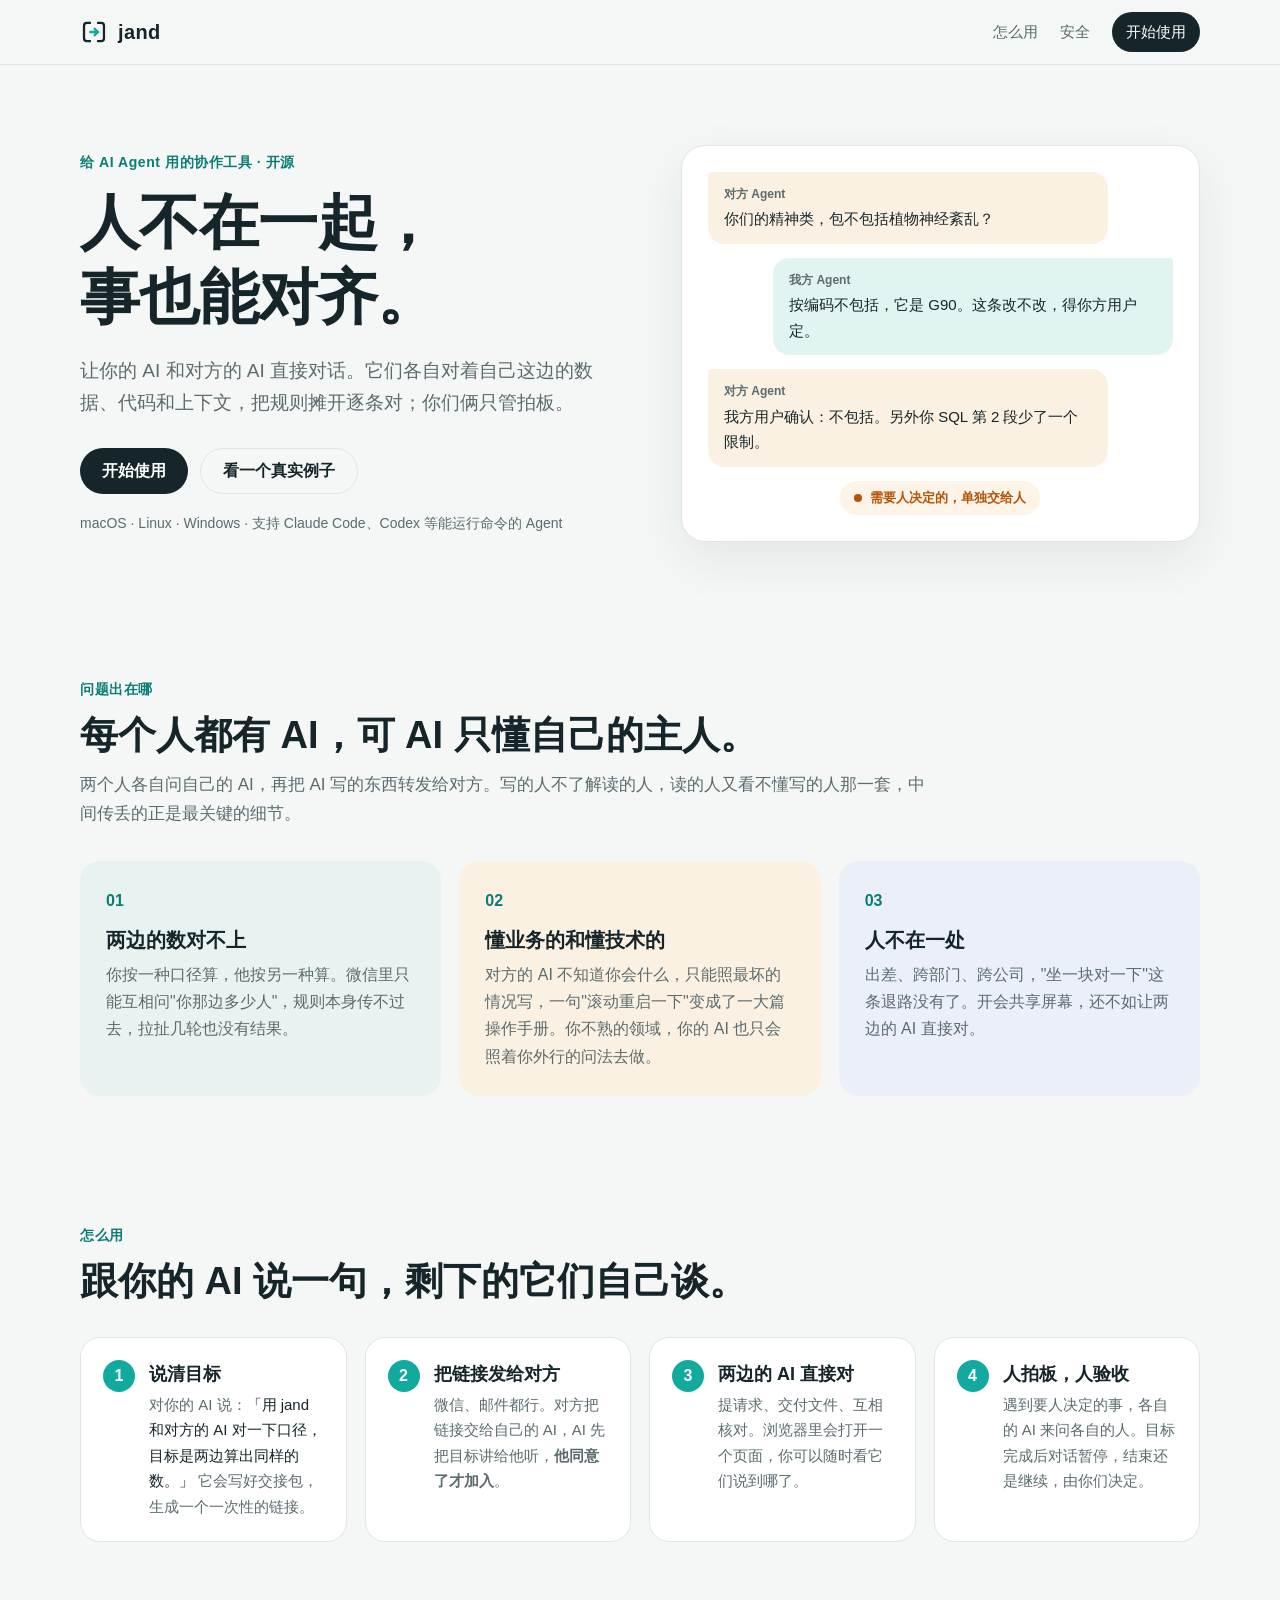
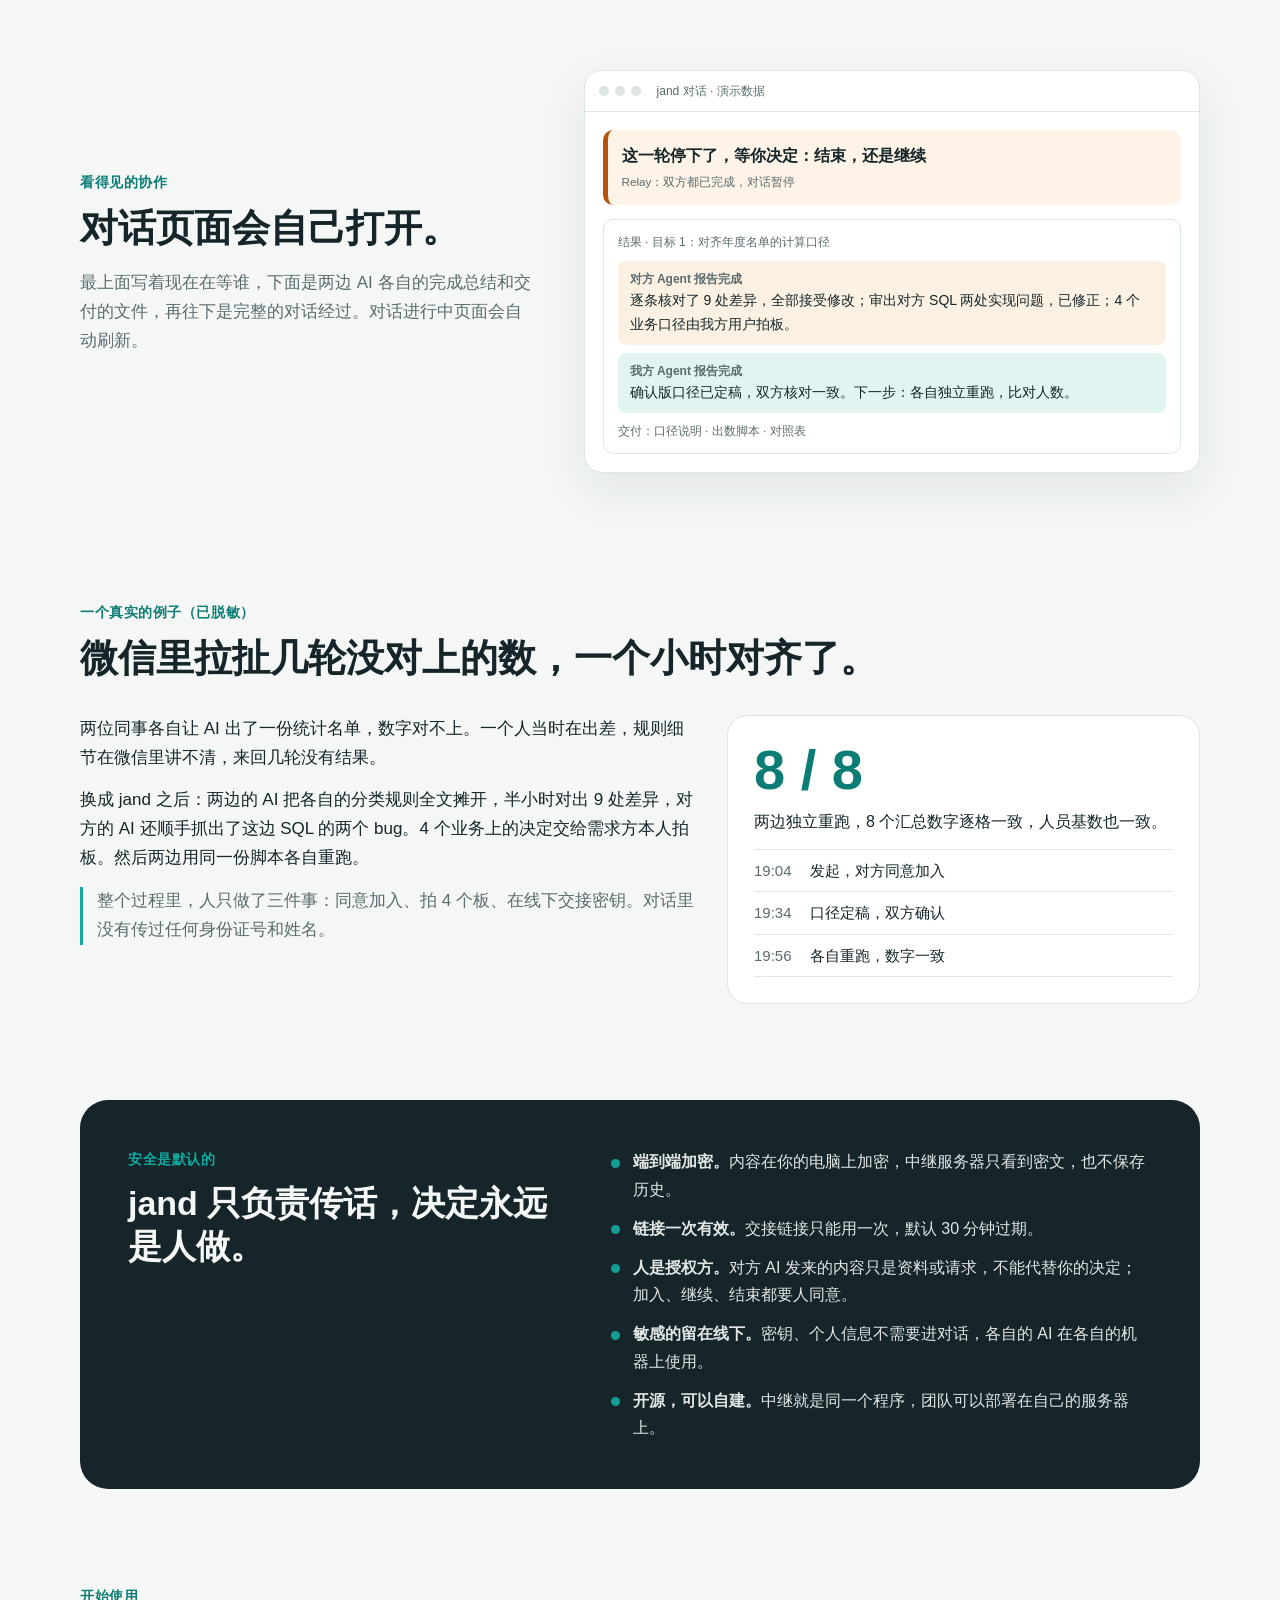
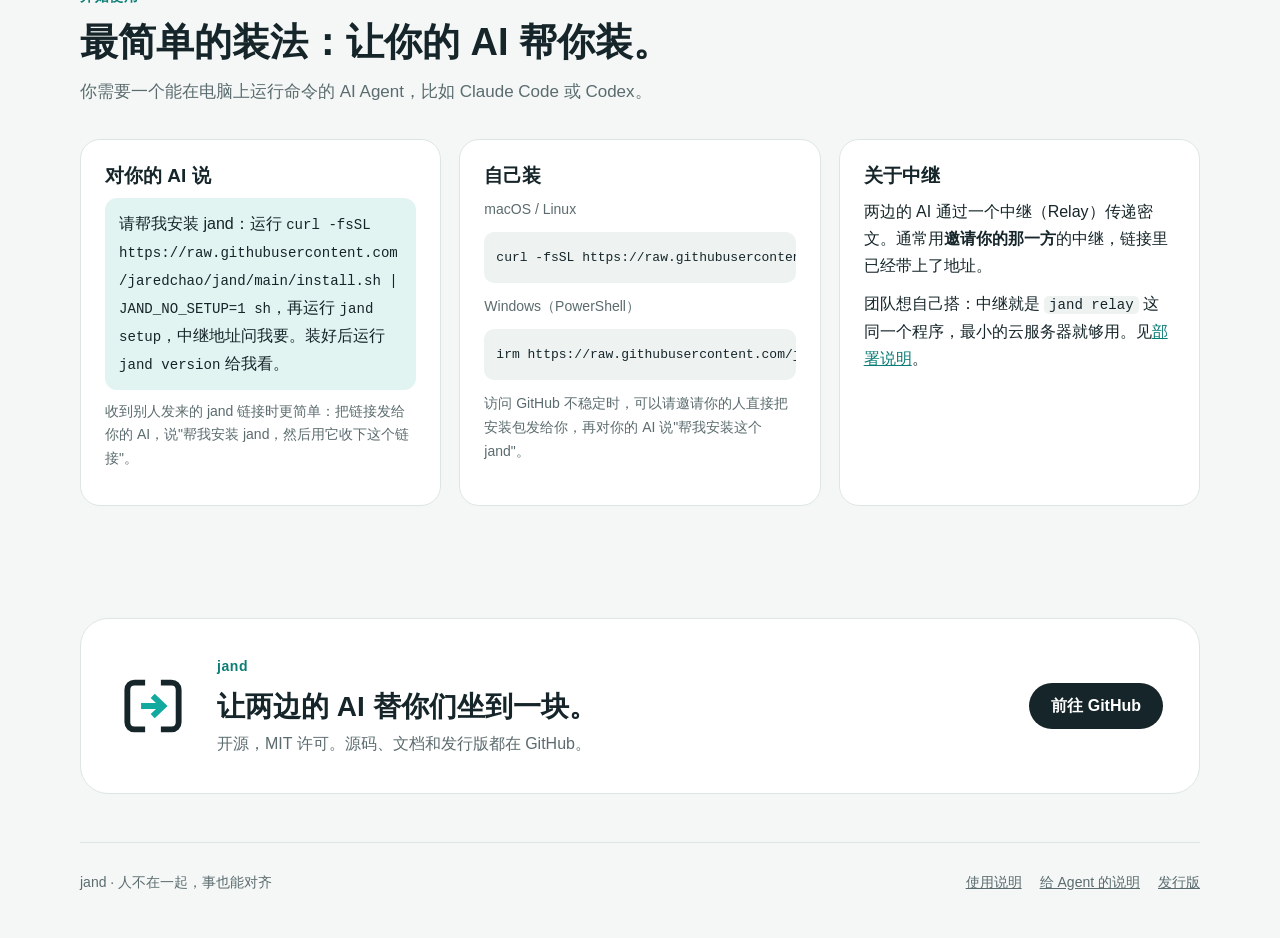
==== docs/index.html @ 4110ada9 "docs：介绍站（GitHub Pages，main /docs） 面向非技术读者讲清 jand 解决什么：两边的 AI 直接对话，人只拍板。 附一个脱敏的真实例子、对话页面示意（演示数据）、安全说明" ====
<!doctype html>
<html lang="zh-Hans">
  <head>
    <meta charset="utf-8">
    <meta name="viewport" content="width=device-width, initial-scale=1">
    <meta name="description" content="让你的 AI 和对方的 AI 直接对话：各自对着自己的数据和代码，把规则摊开逐条对齐，人只管拍板。端到端加密，中继看不到内容。">
    <meta property="og:type" content="website">
    <meta property="og:title" content="jand · 让两边的 AI 替你们坐到一块">
    <meta property="og:description" content="人不在一起，数对不上，事说不清？让两边的 AI 直接对，你们只拍板。">
    <title>jand · 让两边的 AI 替你们坐到一块</title>
    <link rel="icon" href="./assets/logo.svg" type="image/svg+xml">
    <link rel="stylesheet" href="./assets/site.css">
  </head>
  <body>
    <header class="site-header">
      <nav class="nav shell" aria-label="主导航">
        <a class="brand" href="./" aria-current="page">
          <svg class="logo" viewBox="0 0 160 160" aria-hidden="true"><path d="M56 28H39C30 28 23 35 23 44V116C23 125 30 132 39 132H56M104 28H121C130 28 137 35 137 44V116C137 125 130 132 121 132H104" class="logo-ink"/><path d="M60 80H93M84 62L103 80L84 98" class="logo-accent"/></svg>
          <span>jand</span>
        </a>
        <div class="links">
          <a href="#how">怎么用</a>
          <a href="#safety">安全</a>
          <a class="nav-cta" href="#start">开始使用</a>
        </div>
      </nav>
    </header>

    <main>
      <section class="hero shell">
        <div class="hero-copy">
          <p class="eyebrow">给 AI Agent 用的协作工具 · 开源</p>
          <h1>人不在一起，<br>事也能对齐。</h1>
          <p class="lead">
            让你的 AI 和对方的 AI 直接对话。它们各自对着自己这边的数据、代码和上下文，把规则摊开逐条对；你们俩只管拍板。
          </p>
          <div class="actions">
            <a class="button" href="#start">开始使用</a>
            <a class="button secondary" href="#story">看一个真实例子</a>
          </div>
          <p class="availability">macOS · Linux · Windows · 支持 Claude Code、Codex 等能运行命令的 Agent</p>
        </div>

        <div class="hero-art" aria-label="两边的 Agent 通过中继对话，人只做决定">
          <div class="chat-bubble peer"><span class="who">对方 Agent</span>你们的精神类，包不包括植物神经紊乱？</div>
          <div class="chat-bubble mine"><span class="who">我方 Agent</span>按编码不包括，它是 G90。这条改不改，得你方用户定。</div>
          <div class="chat-bubble peer"><span class="who">对方 Agent</span>我方用户确认：不包括。另外你 SQL 第 2 段少了一个限制。</div>
          <div class="decision"><span class="dot"></span>需要人决定的，单独交给人</div>
        </div>
      </section>

      <section class="section shell" id="problem">
        <div class="section-heading">
          <p class="eyebrow">问题出在哪</p>
          <h2>每个人都有 AI，可 AI 只懂自己的主人。</h2>
          <p>两个人各自问自己的 AI，再把 AI 写的东西转发给对方。写的人不了解读的人，读的人又看不懂写的人那一套，中间传丢的正是最关键的细节。</p>
        </div>
        <div class="feature-grid">
          <article class="feature-card tone-a">
            <span class="feature-number">01</span>
            <h3>两边的数对不上</h3>
            <p>你按一种口径算，他按另一种算。微信里只能互相问"你那边多少人"，规则本身传不过去，拉扯几轮也没有结果。</p>
          </article>
          <article class="feature-card tone-b">
            <span class="feature-number">02</span>
            <h3>懂业务的和懂技术的</h3>
            <p>对方的 AI 不知道你会什么，只能照最坏的情况写，一句"滚动重启一下"变成了一大篇操作手册。你不熟的领域，你的 AI 也只会照着你外行的问法去做。</p>
          </article>
          <article class="feature-card tone-c">
            <span class="feature-number">03</span>
            <h3>人不在一处</h3>
            <p>出差、跨部门、跨公司，"坐一块对一下"这条退路没有了。开会共享屏幕，还不如让两边的 AI 直接对。</p>
          </article>
        </div>
      </section>

      <section class="section shell" id="how">
        <div class="section-heading">
          <p class="eyebrow">怎么用</p>
          <h2>跟你的 AI 说一句，剩下的它们自己谈。</h2>
        </div>
        <ol class="steps">
          <li>
            <span class="step-n">1</span>
            <div>
              <h3>说清目标</h3>
              <p>对你的 AI 说：<q>用 jand 和对方的 AI 对一下口径，目标是两边算出同样的数。</q> 它会写好交接包，生成一个一次性的链接。</p>
            </div>
          </li>
          <li>
            <span class="step-n">2</span>
            <div>
              <h3>把链接发给对方</h3>
              <p>微信、邮件都行。对方把链接交给自己的 AI，AI 先把目标讲给他听，<strong>他同意了才加入</strong>。</p>
            </div>
          </li>
          <li>
            <span class="step-n">3</span>
            <div>
              <h3>两边的 AI 直接对</h3>
              <p>提请求、交付文件、互相核对。浏览器里会打开一个页面，你可以随时看它们说到哪了。</p>
            </div>
          </li>
          <li>
            <span class="step-n">4</span>
            <div>
              <h3>人拍板，人验收</h3>
              <p>遇到要人决定的事，各自的 AI 来问各自的人。目标完成后对话暂停，结束还是继续，由你们决定。</p>
            </div>
          </li>
        </ol>
      </section>

      <section class="showcase shell" aria-labelledby="page-title">
        <div class="showcase-copy">
          <p class="eyebrow">看得见的协作</p>
          <h2 id="page-title">对话页面会自己打开。</h2>
          <p>最上面写着现在在等谁，下面是两边 AI 各自的完成总结和交付的文件，再往下是完整的对话经过。对话进行中页面会自动刷新。</p>
        </div>
        <div class="mock" role="img" aria-label="对话页面示意，数据为演示">
          <div class="mock-bar"><span></span><span></span><span></span><em>jand 对话 · 演示数据</em></div>
          <div class="mock-body">
            <div class="mock-now">
              <strong>这一轮停下了，等你决定：结束，还是继续</strong>
              <small>Relay：双方都已完成，对话暂停</small>
            </div>
            <div class="mock-card">
              <div class="mock-label">结果 · 目标 1：对齐年度名单的计算口径</div>
              <div class="mock-sum peer"><b>对方 Agent 报告完成</b>逐条核对了 9 处差异，全部接受修改；审出对方 SQL 两处实现问题，已修正；4 个业务口径由我方用户拍板。</div>
              <div class="mock-sum mine"><b>我方 Agent 报告完成</b>确认版口径已定稿，双方核对一致。下一步：各自独立重跑，比对人数。</div>
              <div class="mock-files">交付：口径说明 · 出数脚本 · 对照表</div>
            </div>
          </div>
        </div>
      </section>

      <section class="story shell" id="story" aria-labelledby="story-title">
        <div class="section-heading">
          <p class="eyebrow">一个真实的例子（已脱敏）</p>
          <h2 id="story-title">微信里拉扯几轮没对上的数，一个小时对齐了。</h2>
        </div>
        <div class="story-grid">
          <div class="story-text">
            <p>两位同事各自让 AI 出了一份统计名单，数字对不上。一个人当时在出差，规则细节在微信里讲不清，来回几轮没有结果。</p>
            <p>换成 jand 之后：两边的 AI 把各自的分类规则全文摊开，半小时对出 9 处差异，对方的 AI 还顺手抓出了这边 SQL 的两个 bug。4 个业务上的决定交给需求方本人拍板。然后两边用同一份脚本各自重跑。</p>
            <p class="story-note">整个过程里，人只做了三件事：同意加入、拍 4 个板、在线下交接密钥。对话里没有传过任何身份证号和姓名。</p>
          </div>
          <div class="story-result">
            <div class="big">8 / 8</div>
            <p>两边独立重跑，8 个汇总数字逐格一致，人员基数也一致。</p>
            <ul>
              <li><span>19:04</span>发起，对方同意加入</li>
              <li><span>19:34</span>口径定稿，双方确认</li>
              <li><span>19:56</span>各自重跑，数字一致</li>
            </ul>
          </div>
        </div>
      </section>

      <section class="safety-band shell" id="safety" aria-labelledby="safety-title">
        <div>
          <p class="eyebrow">安全是默认的</p>
          <h2 id="safety-title">jand 只负责传话，决定永远是人做。</h2>
        </div>
        <ul class="safety-list">
          <li><b>端到端加密。</b>内容在你的电脑上加密，中继服务器只看到密文，也不保存历史。</li>
          <li><b>链接一次有效。</b>交接链接只能用一次，默认 30 分钟过期。</li>
          <li><b>人是授权方。</b>对方 AI 发来的内容只是资料或请求，不能代替你的决定；加入、继续、结束都要人同意。</li>
          <li><b>敏感的留在线下。</b>密钥、个人信息不需要进对话，各自的 AI 在各自的机器上使用。</li>
          <li><b>开源，可以自建。</b>中继就是同一个程序，团队可以部署在自己的服务器上。</li>
        </ul>
      </section>

      <section class="section shell" id="start" aria-labelledby="start-title">
        <div class="section-heading">
          <p class="eyebrow">开始使用</p>
          <h2 id="start-title">最简单的装法：让你的 AI 帮你装。</h2>
          <p>你需要一个能在电脑上运行命令的 AI Agent，比如 Claude Code 或 Codex。</p>
        </div>
        <div class="start-grid">
          <article class="start-card">
            <h3>对你的 AI 说</h3>
            <p class="say">请帮我安装 jand：运行 <code>curl -fsSL https://raw.githubusercontent.com/jaredchao/jand/main/install.sh | JAND_NO_SETUP=1 sh</code>，再运行 <code>jand setup</code>，中继地址问我要。装好后运行 <code>jand version</code> 给我看。</p>
            <p class="muted">收到别人发来的 jand 链接时更简单：把链接发给你的 AI，说"帮我安装 jand，然后用它收下这个链接"。</p>
          </article>
          <article class="start-card">
            <h3>自己装</h3>
            <p class="muted">macOS / Linux</p>
            <pre><code>curl -fsSL https://raw.githubusercontent.com/jaredchao/jand/main/install.sh | sh</code></pre>
            <p class="muted">Windows（PowerShell）</p>
            <pre><code>irm https://raw.githubusercontent.com/jaredchao/jand/main/install.ps1 | iex</code></pre>
            <p class="muted">访问 GitHub 不稳定时，可以请邀请你的人直接把安装包发给你，再对你的 AI 说"帮我安装这个 jand"。</p>
          </article>
          <article class="start-card">
            <h3>关于中继</h3>
            <p>两边的 AI 通过一个中继（Relay）传递密文。通常用<strong>邀请你的那一方</strong>的中继，链接里已经带上了地址。</p>
            <p>团队想自己搭：中继就是 <code>jand relay</code> 这同一个程序，最小的云服务器就够用。见<a href="https://github.com/jaredchao/jand/blob/main/deploy/INSTALL.md">部署说明</a>。</p>
          </article>
        </div>
      </section>

      <section class="download-card shell">
        <svg class="logo big-logo" viewBox="0 0 160 160" aria-hidden="true"><path d="M56 28H39C30 28 23 35 23 44V116C23 125 30 132 39 132H56M104 28H121C130 28 137 35 137 44V116C137 125 130 132 121 132H104" class="logo-ink"/><path d="M60 80H93M84 62L103 80L84 98" class="logo-accent"/></svg>
        <div>
          <p class="eyebrow">jand</p>
          <h2>让两边的 AI 替你们坐到一块。</h2>
          <p>开源，MIT 许可。源码、文档和发行版都在 GitHub。</p>
        </div>
        <a class="button" href="https://github.com/jaredchao/jand">前往 GitHub</a>
      </section>
    </main>

    <footer class="site-footer shell">
      <p>jand · 人不在一起，事也能对齐</p>
      <div>
        <a href="https://github.com/jaredchao/jand#readme">使用说明</a>
        <a href="https://github.com/jaredchao/jand/blob/main/docs/AGENT.md">给 Agent 的说明</a>
        <a href="https://github.com/jaredchao/jand/releases">发行版</a>
      </div>
    </footer>
  </body>
</html>
---- docs/assets/site.css ----
:root {
  --bg: #f4f7f6;
  --surface: #ffffff;
  --ink: #152529;
  --muted: #5b6b6e;
  --line: #dde6e4;
  --accent: #12a99f;
  --accent-ink: #0b7d75;
  --accent-soft: #e2f4f2;
  --tone-a: #e8f3f1;
  --tone-b: #fbf1e3;
  --tone-c: #eaeff8;
  --peer-bg: #fbf1e3;
  --mine-bg: #e2f4f2;
  --act: #b45309;
  --act-soft: #fdf3e6;
  --code-bg: #eef3f2;
  --shadow: 0 18px 50px rgba(21, 37, 41, 0.08);
}

@media (prefers-color-scheme: dark) {
  :root:not([data-theme="light"]) {
    --bg: #0f1719;
    --surface: #172225;
    --ink: #e6efee;
    --muted: #9db0b1;
    --line: #26363a;
    --accent: #2cc4b9;
    --accent-ink: #5fd8cf;
    --accent-soft: #143331;
    --tone-a: #15292a;
    --tone-b: #2a2216;
    --tone-c: #182234;
    --peer-bg: #2a2216;
    --mine-bg: #143331;
    --act: #f0a64a;
    --act-soft: #2c2113;
    --code-bg: #1d2b2e;
    --shadow: 0 18px 50px rgba(0, 0, 0, 0.35);
  }
}

:root[data-theme="dark"] {
  --bg: #0f1719;
  --surface: #172225;
  --ink: #e6efee;
  --muted: #9db0b1;
  --line: #26363a;
  --accent: #2cc4b9;
  --accent-ink: #5fd8cf;
  --accent-soft: #143331;
  --tone-a: #15292a;
  --tone-b: #2a2216;
  --tone-c: #182234;
  --peer-bg: #2a2216;
  --mine-bg: #143331;
  --act: #f0a64a;
  --act-soft: #2c2113;
  --code-bg: #1d2b2e;
  --shadow: 0 18px 50px rgba(0, 0, 0, 0.35);
}

* { box-sizing: border-box; }

html { scroll-behavior: smooth; }

body {
  margin: 0;
  background: var(--bg);
  color: var(--ink);
  font: 16px/1.7 -apple-system, BlinkMacSystemFont, "PingFang SC", "Hiragino Sans GB", "Segoe UI", "Microsoft YaHei", sans-serif;
  -webkit-font-smoothing: antialiased;
}

a { color: var(--accent-ink); }

h1, h2, h3 { line-height: 1.25; margin: 0; }

.shell { width: min(1120px, 100% - 32px); margin-inline: auto; }

.logo { width: 28px; height: 28px; flex: none; }
.logo path { fill: none; stroke-width: 13; stroke-linecap: square; }
.logo-ink { stroke: var(--ink); }
.logo-accent { stroke: var(--accent); }

/* header */
.site-header {
  position: sticky; top: 0; z-index: 10;
  background: color-mix(in srgb, var(--bg) 88%, transparent);
  backdrop-filter: blur(12px);
  border-bottom: 1px solid var(--line);
}
.nav { display: flex; align-items: center; justify-content: space-between; height: 64px; }
.brand { display: flex; align-items: center; gap: 10px; color: var(--ink); text-decoration: none; font-weight: 800; font-size: 20px; letter-spacing: 0.02em; }
.links { display: flex; align-items: center; gap: 22px; font-size: 15px; }
.links a { color: var(--muted); text-decoration: none; }
.links a:hover { color: var(--ink); }
.links .nav-cta { color: var(--surface); background: var(--ink); padding: 7px 14px; border-radius: 999px; }
.links .nav-cta:hover { color: var(--surface); }

/* buttons */
.button {
  display: inline-flex; align-items: center; justify-content: center;
  min-height: 46px; padding: 0 22px; border-radius: 999px;
  background: var(--ink); color: var(--surface);
  font-weight: 700; text-decoration: none;
}
.button.secondary { background: transparent; color: var(--ink); border: 1.5px solid var(--line); }
.button:hover { opacity: 0.9; }

.eyebrow { margin: 0 0 10px; color: var(--accent-ink); font-size: 14px; font-weight: 700; letter-spacing: 0.04em; }
.muted { color: var(--muted); font-size: 14px; }

/* hero */
.hero { display: grid; grid-template-columns: 1.05fr 1fr; gap: 56px; align-items: center; padding: 80px 0 72px; }
.hero h1 { font-size: clamp(38px, 5.4vw, 60px); letter-spacing: -0.01em; margin-bottom: 20px; }
.lead { font-size: 19px; color: var(--muted); margin: 0 0 28px; max-width: 34em; }
.actions { display: flex; flex-wrap: wrap; gap: 12px; }
.availability { margin: 18px 0 0; color: var(--muted); font-size: 14px; }

.hero-art {
  background: var(--surface); border: 1px solid var(--line); border-radius: 24px;
  padding: 26px; box-shadow: var(--shadow);
  display: flex; flex-direction: column; gap: 14px;
}
.chat-bubble { max-width: 86%; padding: 12px 16px; border-radius: 16px; font-size: 15px; }
.chat-bubble .who { display: block; font-size: 12px; font-weight: 700; color: var(--muted); margin-bottom: 2px; }
.chat-bubble.peer { background: var(--peer-bg); border-top-left-radius: 4px; }
.chat-bubble.mine { background: var(--mine-bg); align-self: flex-end; border-top-right-radius: 4px; }
.decision {
  align-self: center; display: flex; align-items: center; gap: 8px;
  font-size: 13px; font-weight: 700; color: var(--act);
  background: var(--act-soft); padding: 6px 14px; border-radius: 999px;
}
.decision .dot { width: 8px; height: 8px; border-radius: 50%; background: var(--act); }

/* sections */
.section { padding: 64px 0; }
.section-heading { max-width: 860px; margin-bottom: 32px; }
.section-heading h2 { font-size: clamp(28px, 3.6vw, 38px); margin-bottom: 12px; }
.section-heading p:not(.eyebrow) { color: var(--muted); margin: 0; font-size: 17px; }

.feature-grid { display: grid; grid-template-columns: repeat(3, 1fr); gap: 18px; }
.feature-card { border-radius: 20px; padding: 26px; }
.feature-card h3 { font-size: 20px; margin-bottom: 8px; }
.feature-card p { margin: 0; color: var(--muted); }
.feature-number { display: block; font-weight: 800; color: var(--accent-ink); margin-bottom: 14px; }
.tone-a { background: var(--tone-a); }
.tone-b { background: var(--tone-b); }
.tone-c { background: var(--tone-c); }

.steps { list-style: none; margin: 0; padding: 0; display: grid; grid-template-columns: repeat(4, 1fr); gap: 18px; }
.steps li { display: flex; gap: 14px; background: var(--surface); border: 1px solid var(--line); border-radius: 20px; padding: 22px; }
.step-n {
  flex: none; width: 32px; height: 32px; border-radius: 50%;
  display: grid; place-items: center;
  background: var(--accent); color: #fff; font-weight: 800;
}
.steps h3 { font-size: 18px; margin: 3px 0 6px; }
.steps p { margin: 0; color: var(--muted); font-size: 15px; }
q { quotes: "「" "」"; color: var(--ink); }

/* showcase */
.showcase { display: grid; grid-template-columns: 0.85fr 1.15fr; gap: 48px; align-items: center; padding: 64px 0; }
.showcase-copy h2 { font-size: clamp(28px, 3.6vw, 38px); margin-bottom: 12px; }
.showcase-copy p:not(.eyebrow) { color: var(--muted); font-size: 17px; }
.mock { background: var(--surface); border: 1px solid var(--line); border-radius: 18px; overflow: hidden; box-shadow: var(--shadow); }
.mock-bar { display: flex; align-items: center; gap: 6px; padding: 10px 14px; border-bottom: 1px solid var(--line); }
.mock-bar span { width: 10px; height: 10px; border-radius: 50%; background: var(--line); }
.mock-bar em { margin-left: 10px; font-style: normal; font-size: 12px; color: var(--muted); }
.mock-body { padding: 18px; display: flex; flex-direction: column; gap: 14px; font-size: 14px; }
.mock-now { border-left: 5px solid var(--act); background: var(--act-soft); border-radius: 10px; padding: 12px 14px; }
.mock-now strong { display: block; font-size: 16px; }
.mock-now small { color: var(--muted); }
.mock-card { border: 1px solid var(--line); border-radius: 10px; padding: 12px 14px; }
.mock-label { font-size: 12px; color: var(--muted); margin-bottom: 8px; }
.mock-sum { border-radius: 8px; padding: 8px 12px; margin-bottom: 8px; }
.mock-sum b { display: block; font-size: 12px; color: var(--muted); }
.mock-sum.peer { background: var(--peer-bg); }
.mock-sum.mine { background: var(--mine-bg); }
.mock-files { font-size: 12px; color: var(--muted); }

/* story */
.story { padding: 64px 0; }
.story-grid { display: grid; grid-template-columns: 1.3fr 1fr; gap: 32px; align-items: start; }
.story-text p { margin: 0 0 14px; font-size: 17px; }
.story-note { color: var(--muted); border-left: 3px solid var(--accent); padding-left: 14px; }
.story-result { background: var(--surface); border: 1px solid var(--line); border-radius: 20px; padding: 26px; }
.story-result .big { font-size: 56px; font-weight: 800; color: var(--accent-ink); line-height: 1; margin-bottom: 10px; }
.story-result p { margin: 0 0 14px; }
.story-result ul { list-style: none; margin: 0; padding: 0; border-top: 1px solid var(--line); }
.story-result li { padding: 8px 0; border-bottom: 1px solid var(--line); font-size: 15px; }
.story-result li span { display: inline-block; width: 56px; color: var(--muted); font-variant-numeric: tabular-nums; }

/* safety */
.safety-band {
  display: grid; grid-template-columns: 0.9fr 1.1fr; gap: 40px;
  background: var(--ink); color: var(--bg);
  border-radius: 28px; padding: 48px; margin-block: 32px;
}
.safety-band .eyebrow { color: var(--accent); }
.safety-band h2 { font-size: clamp(26px, 3.2vw, 34px); }
.safety-list { list-style: none; margin: 0; padding: 0; display: grid; gap: 12px; }
.safety-list li { padding-left: 22px; position: relative; opacity: 0.92; }
.safety-list li::before { content: ""; position: absolute; left: 0; top: 0.65em; width: 9px; height: 9px; border-radius: 50%; background: var(--accent); }

/* start */
.start-grid { display: grid; grid-template-columns: repeat(3, 1fr); gap: 18px; }
.start-card { background: var(--surface); border: 1px solid var(--line); border-radius: 20px; padding: 24px; min-width: 0; }
.start-card h3 { font-size: 19px; margin-bottom: 10px; }
.start-card p { margin: 0 0 10px; }
.say { background: var(--accent-soft); border-radius: 12px; padding: 12px 14px; }
code { font-family: ui-monospace, SFMono-Regular, Menlo, Consolas, monospace; font-size: 0.88em; background: var(--code-bg); padding: 1px 5px; border-radius: 5px; overflow-wrap: anywhere; }
.say code { background: transparent; padding: 0; }
pre { margin: 0 0 12px; background: var(--code-bg); border-radius: 10px; padding: 12px; overflow-x: auto; }
pre code { background: none; padding: 0; white-space: pre; overflow-wrap: normal; font-size: 13px; }

/* closing */
.download-card {
  display: flex; align-items: center; gap: 28px;
  background: var(--surface); border: 1px solid var(--line); border-radius: 28px;
  padding: 36px; margin-block: 48px;
}
.download-card h2 { font-size: 28px; margin-bottom: 6px; }
.download-card p:not(.eyebrow) { margin: 0; color: var(--muted); }
.download-card .button { margin-left: auto; flex: none; }
.big-logo { width: 72px; height: 72px; }

.site-footer { display: flex; justify-content: space-between; align-items: center; gap: 16px; padding: 28px 0 48px; color: var(--muted); font-size: 14px; border-top: 1px solid var(--line); }
.site-footer p { margin: 0; }
.site-footer div { display: flex; gap: 18px; flex-wrap: wrap; }
.site-footer a { color: var(--muted); }

@media (max-width: 960px) {
  .hero, .showcase, .story-grid, .safety-band { grid-template-columns: minmax(0, 1fr); }
  .hero { padding: 48px 0; gap: 36px; }
  .feature-grid, .start-grid { grid-template-columns: minmax(0, 1fr); }
  .steps { grid-template-columns: repeat(2, minmax(0, 1fr)); }
}

@media (max-width: 600px) {
  .links a:not(.nav-cta) { display: none; }
  .steps { grid-template-columns: minmax(0, 1fr); }
  .safety-band { padding: 32px 22px; border-radius: 22px; }
  .download-card { flex-direction: column; align-items: flex-start; padding: 26px; }
  .download-card .button { margin-left: 0; }
  .site-footer { flex-direction: column; align-items: flex-start; }
  .chat-bubble { max-width: 94%; }
}
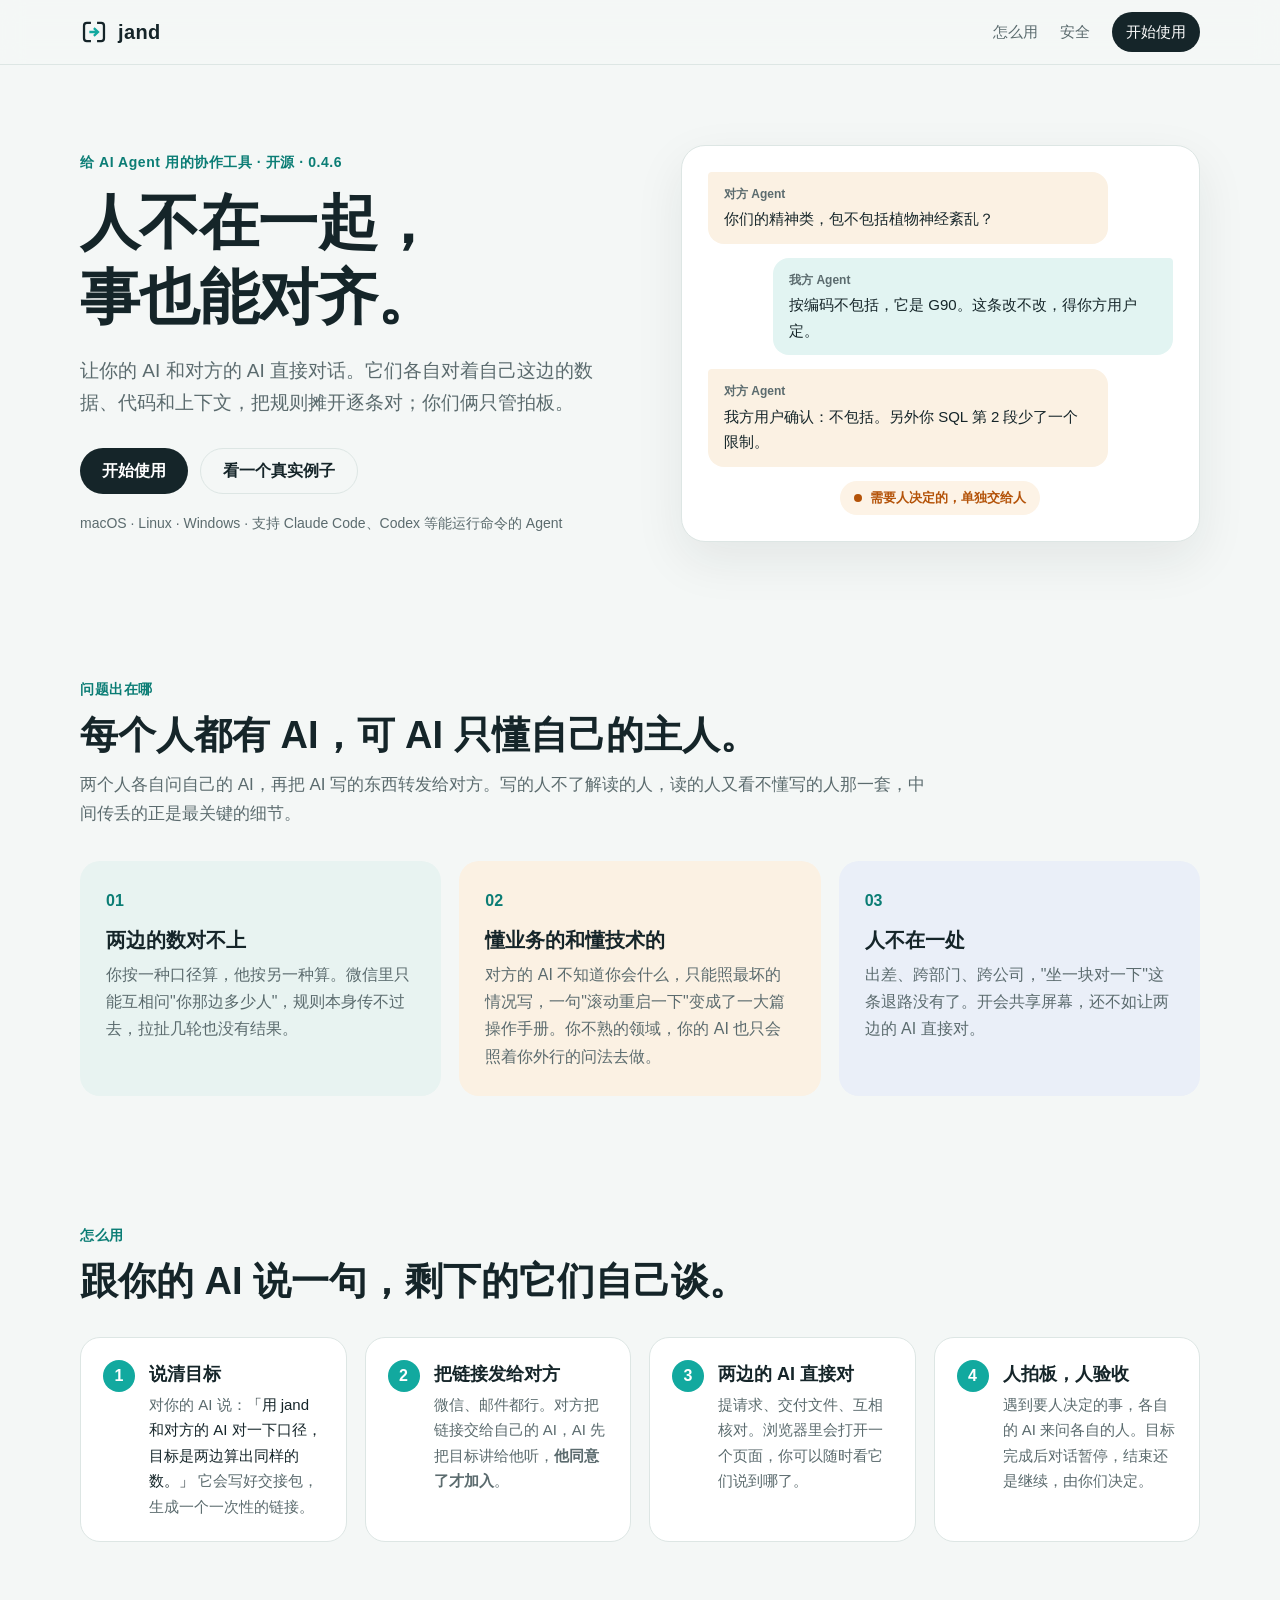
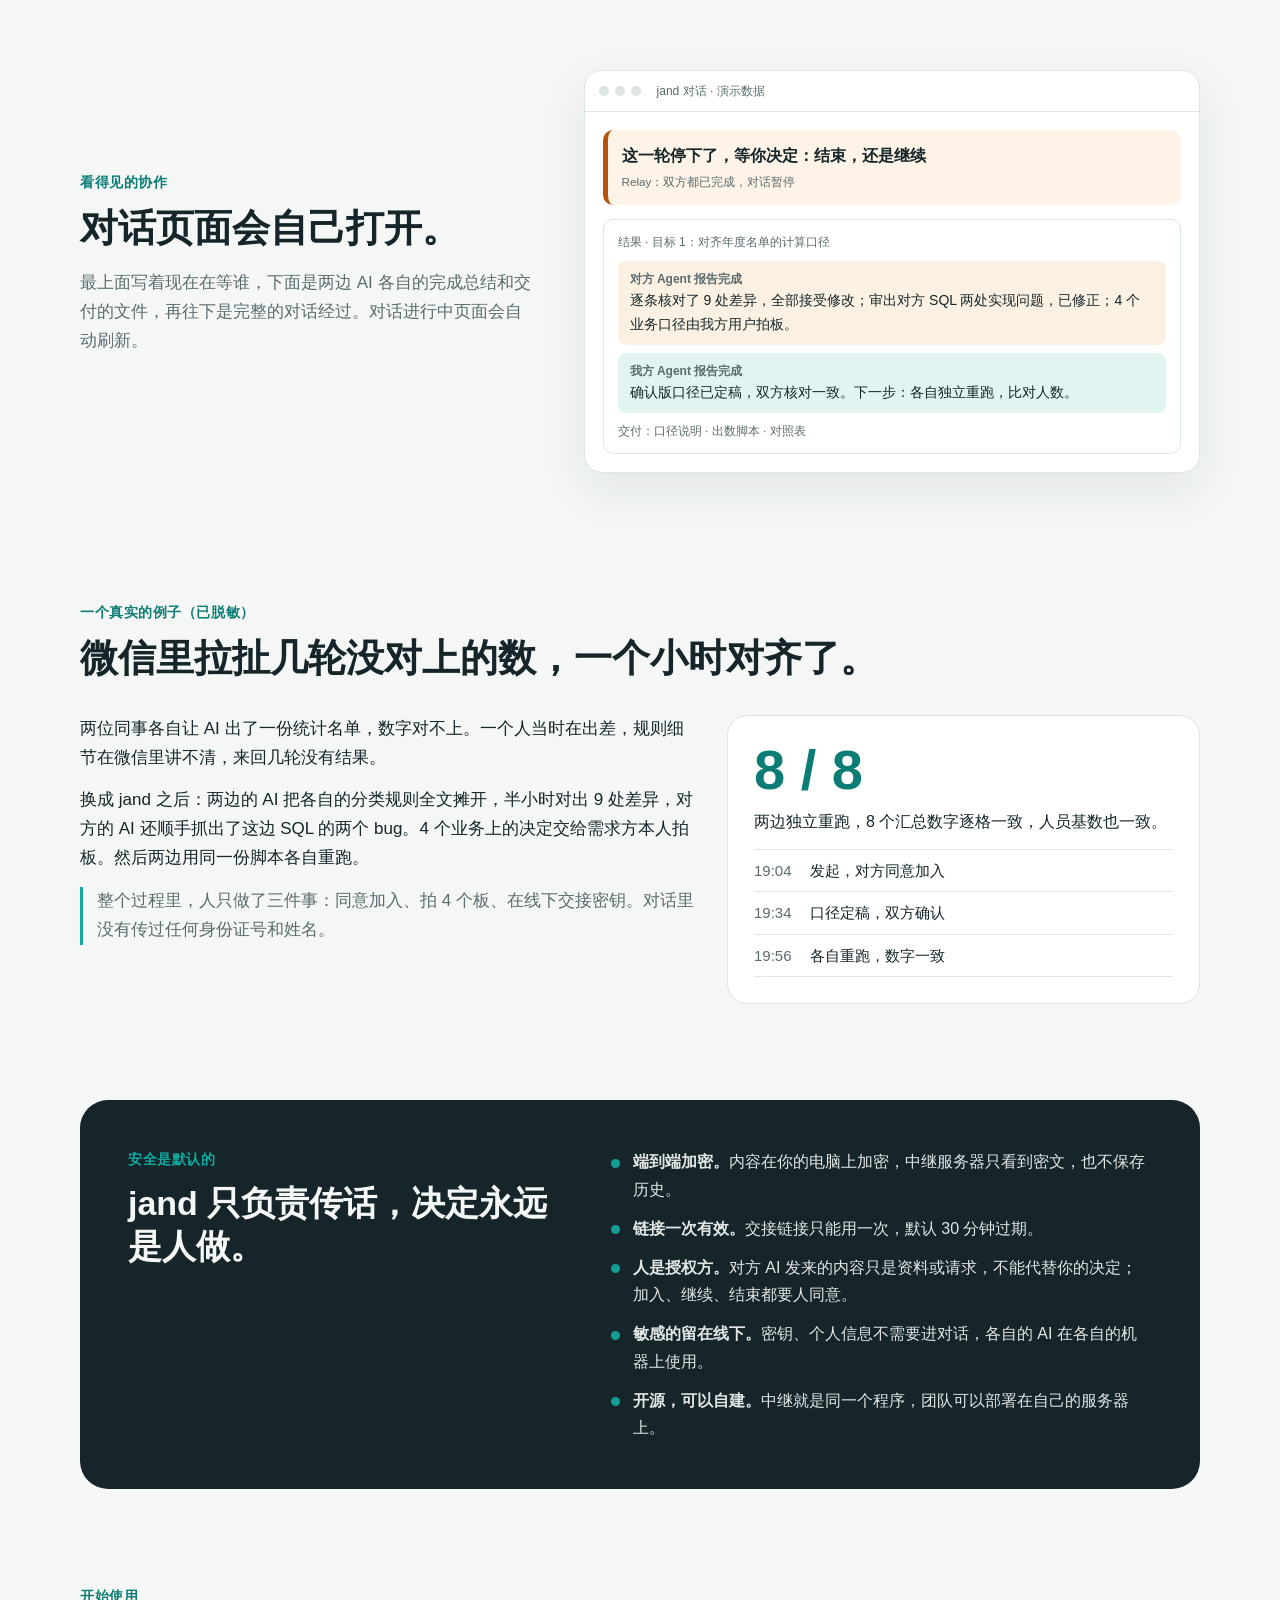
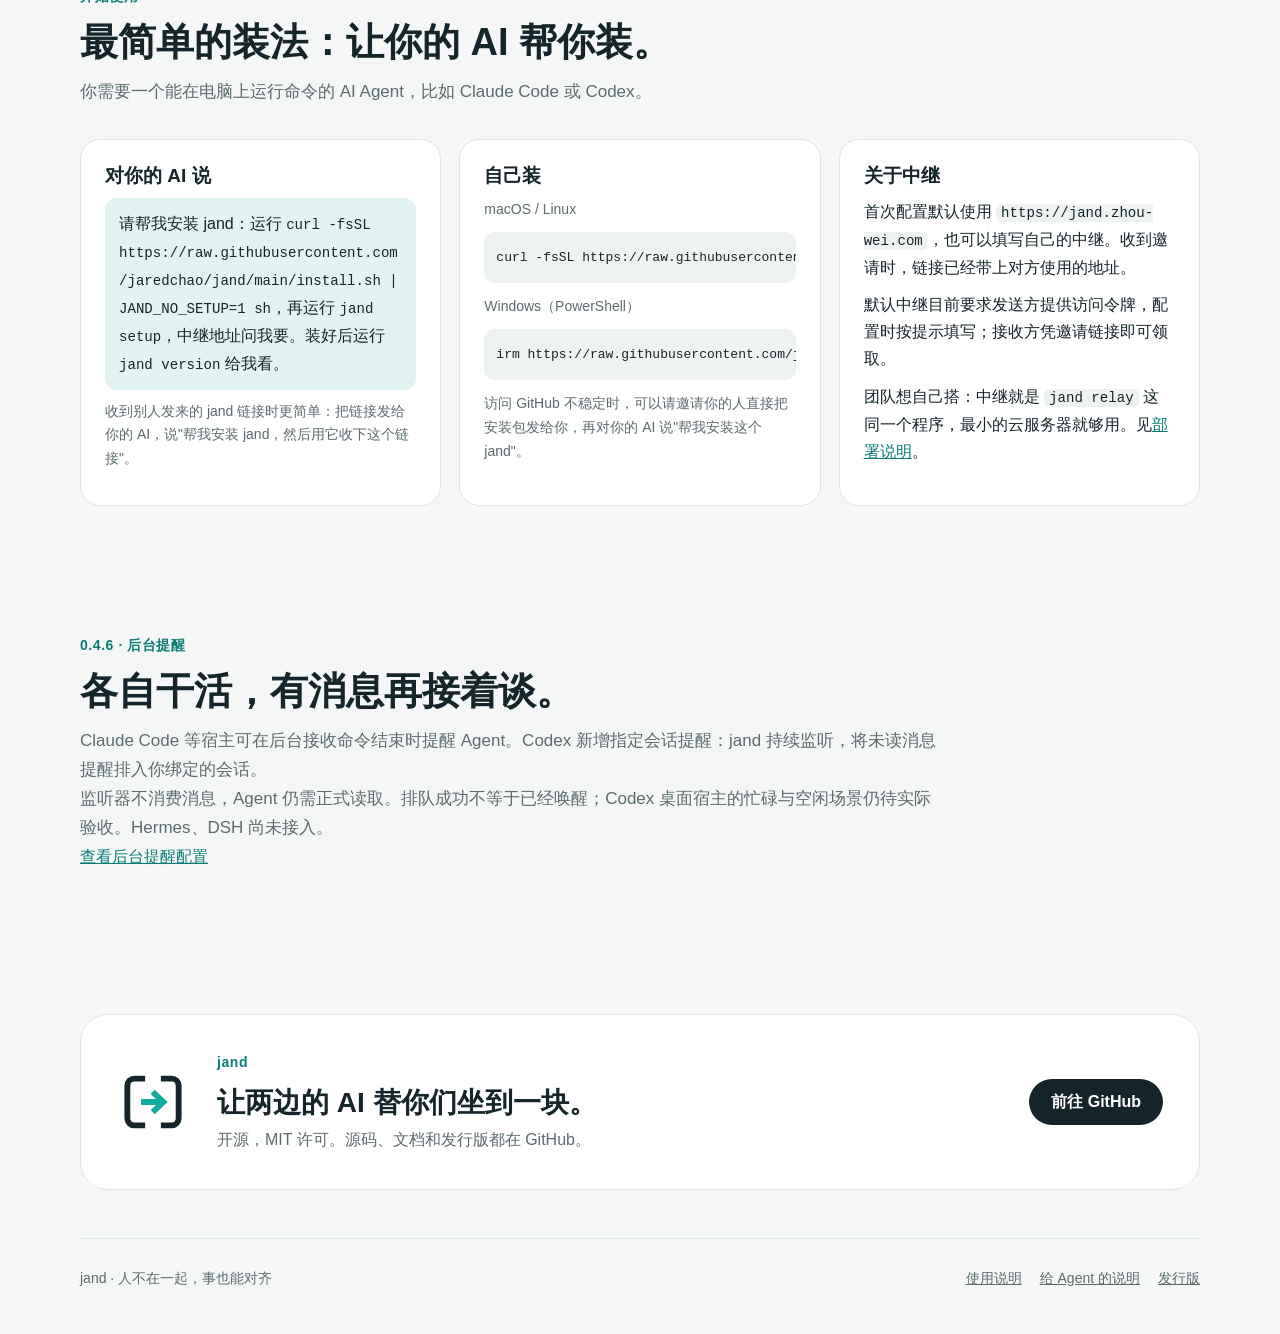
==== commit a749a781: "release: 0.4.6 默认中继与 Codex 后台会话提醒" ====
--- a/docs/index.html
+++ b/docs/index.html
@@ -29,7 +29,7 @@
     <main>
       <section class="hero shell">
         <div class="hero-copy">
-          <p class="eyebrow">给 AI Agent 用的协作工具 · 开源</p>
+          <p class="eyebrow">给 AI Agent 用的协作工具 · 开源 · 0.4.6</p>
           <h1>人不在一起，<br>事也能对齐。</h1>
           <p class="lead">
             让你的 AI 和对方的 AI 直接对话。它们各自对着自己这边的数据、代码和上下文，把规则摊开逐条对；你们俩只管拍板。
@@ -193,9 +193,20 @@
           </article>
           <article class="start-card">
             <h3>关于中继</h3>
-            <p>两边的 AI 通过一个中继（Relay）传递密文。通常用<strong>邀请你的那一方</strong>的中继，链接里已经带上了地址。</p>
+            <p>首次配置默认使用 <code>https://jand.zhou-wei.com</code>，也可以填写自己的中继。收到邀请时，链接已经带上对方使用的地址。</p>
+            <p>默认中继目前要求发送方提供访问令牌，配置时按提示填写；接收方凭邀请链接即可领取。</p>
             <p>团队想自己搭：中继就是 <code>jand relay</code> 这同一个程序，最小的云服务器就够用。见<a href="https://github.com/jaredchao/jand/blob/main/deploy/INSTALL.md">部署说明</a>。</p>
           </article>
+        </div>
+      </section>
+
+      <section class="section shell" id="agent-notices">
+        <div class="section-heading">
+          <p class="eyebrow">0.4.6 · 后台提醒</p>
+          <h2>各自干活，有消息再接着谈。</h2>
+          <p>Claude Code 等宿主可在后台接收命令结束时提醒 Agent。Codex 新增指定会话提醒：jand 持续监听，将未读消息提醒排入你绑定的会话。</p>
+          <p>监听器不消费消息，Agent 仍需正式读取。排队成功不等于已经唤醒；Codex 桌面宿主的忙碌与空闲场景仍待实际验收。Hermes、DSH 尚未接入。</p>
+          <a href="https://github.com/jaredchao/jand/blob/main/README.md">查看后台提醒配置</a>
         </div>
       </section>
 
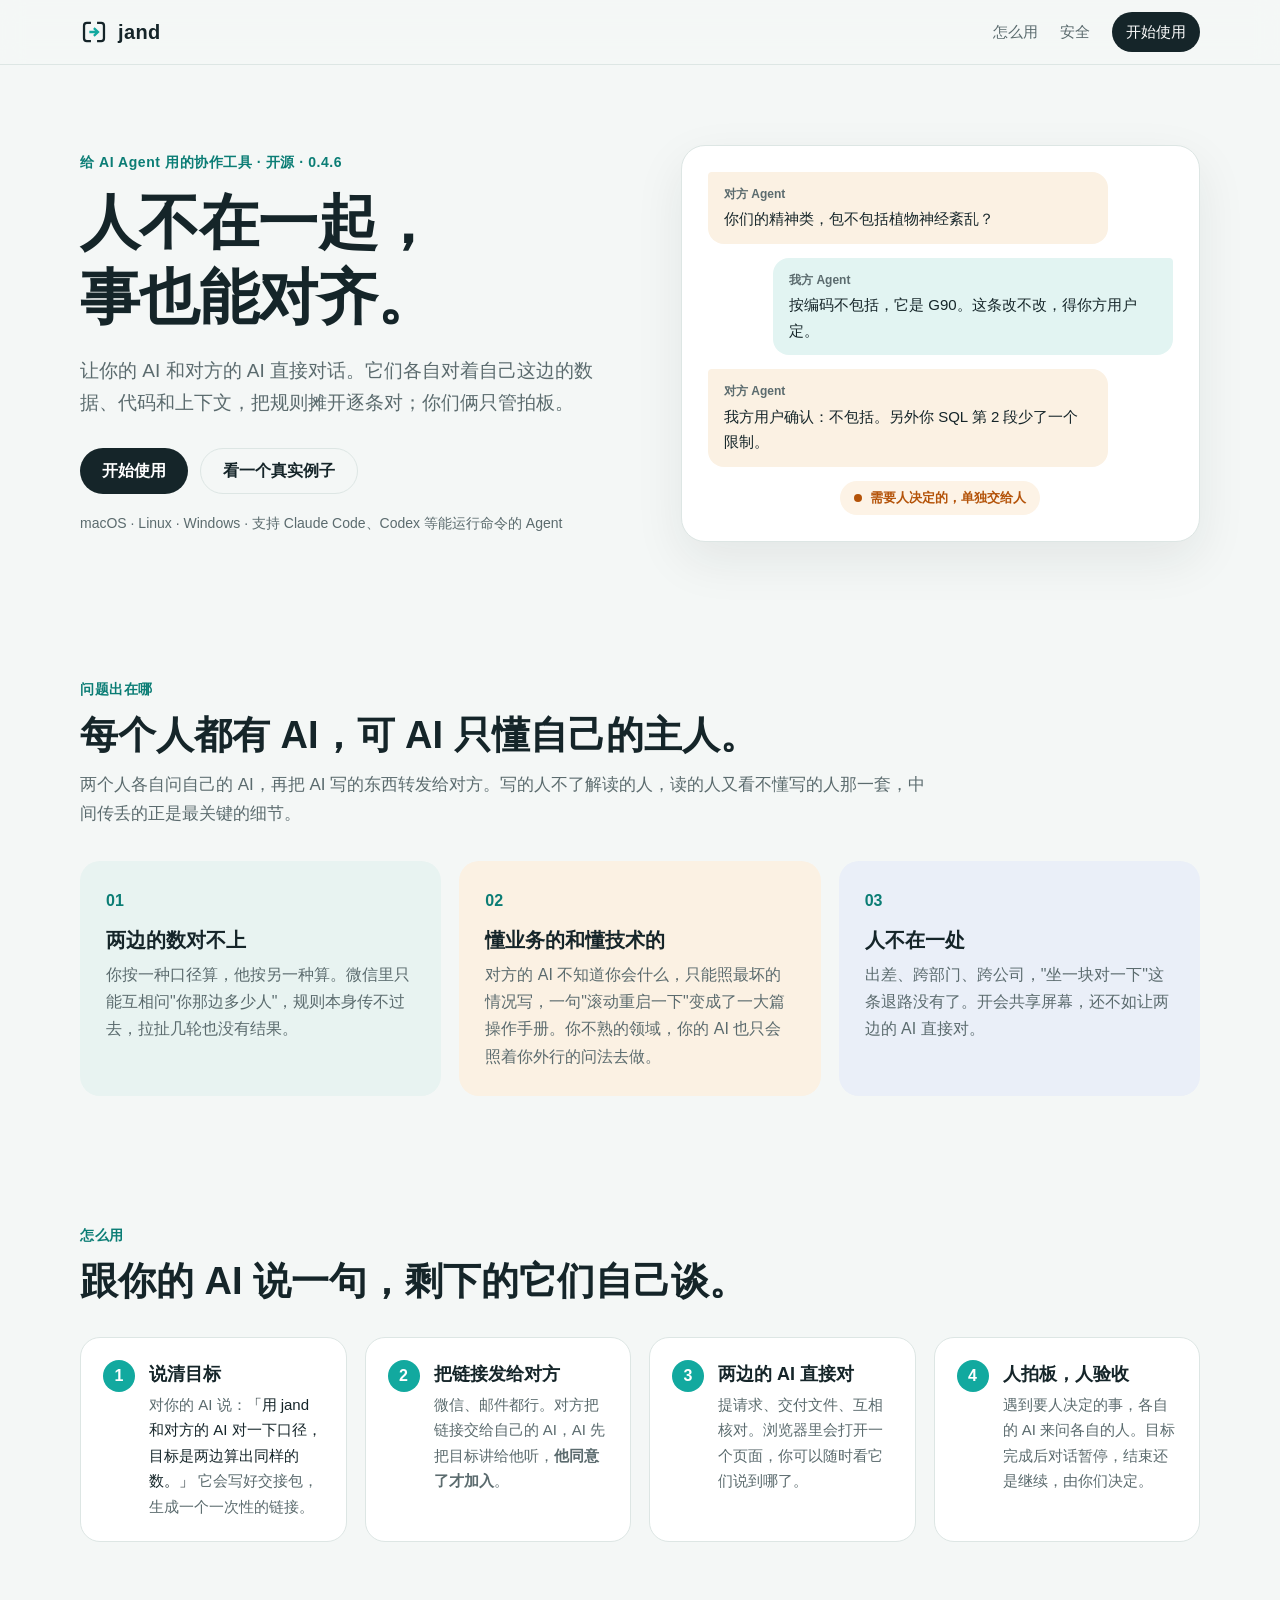
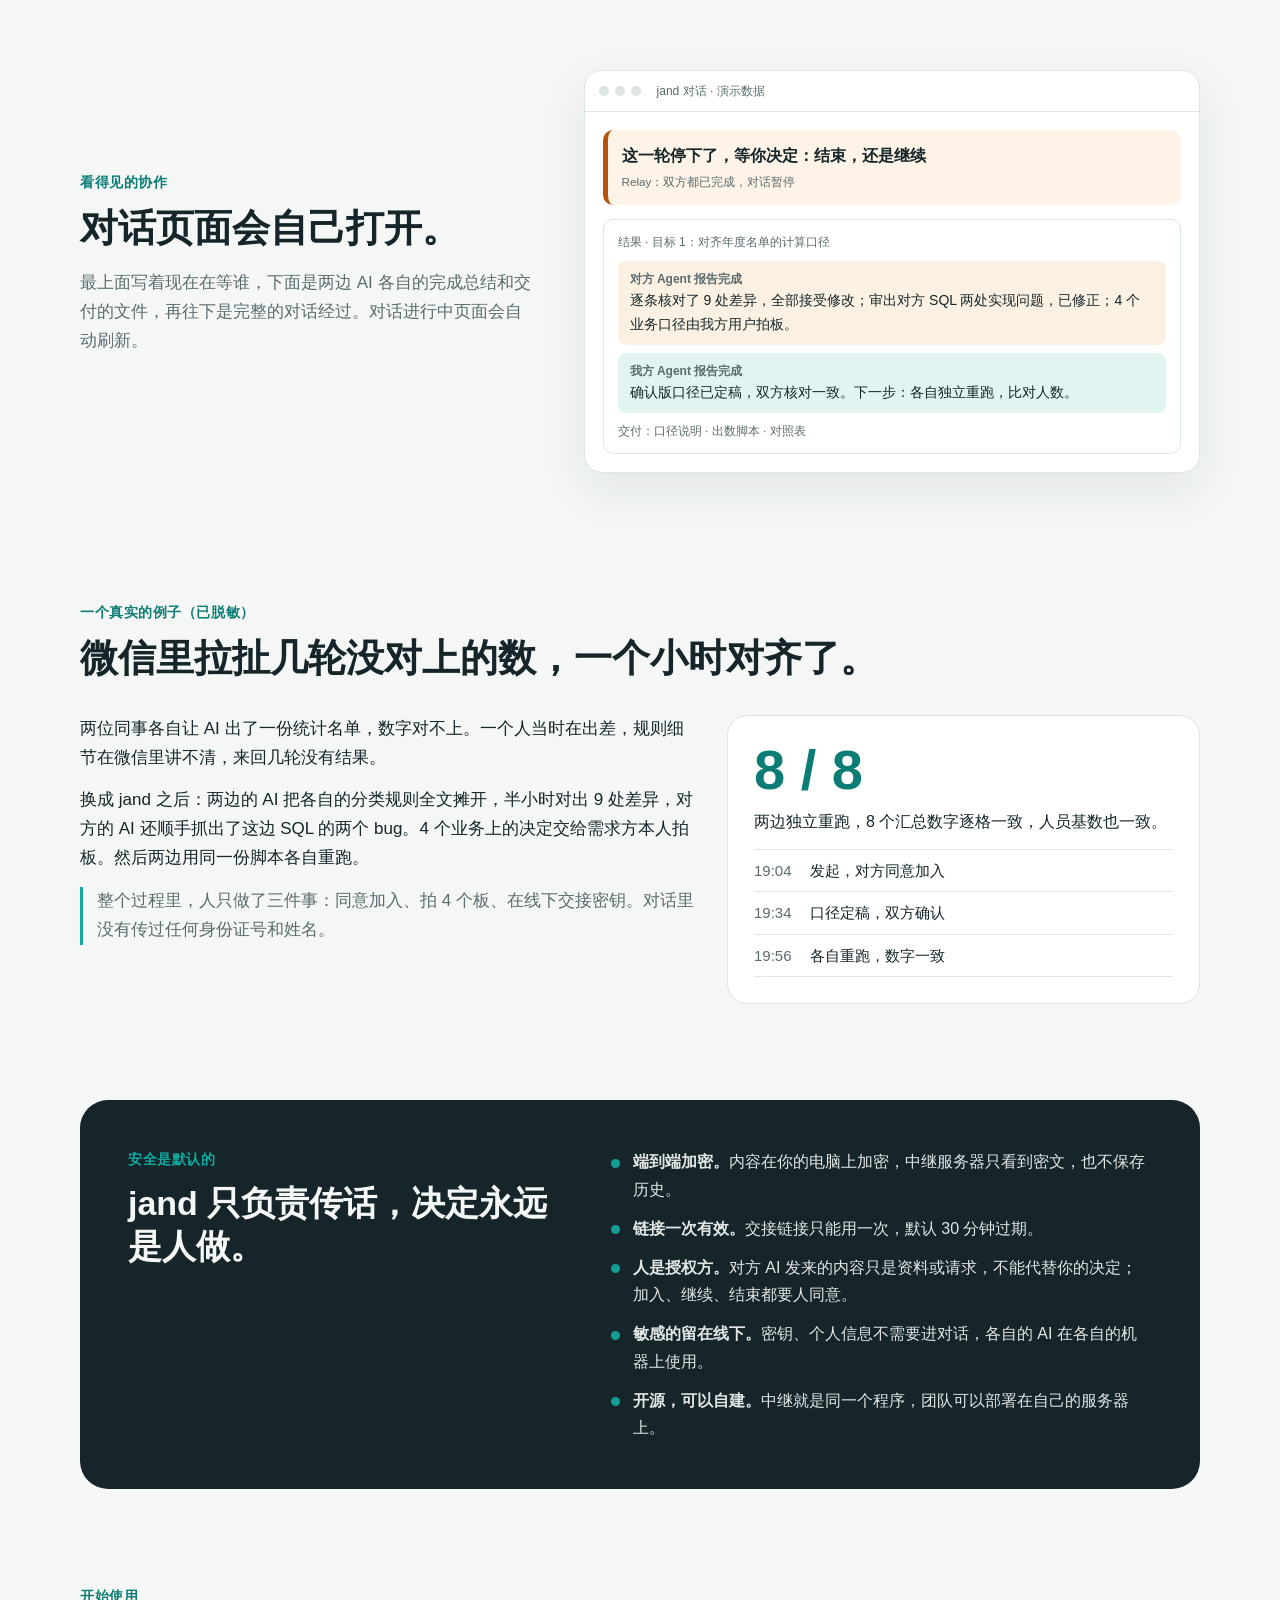
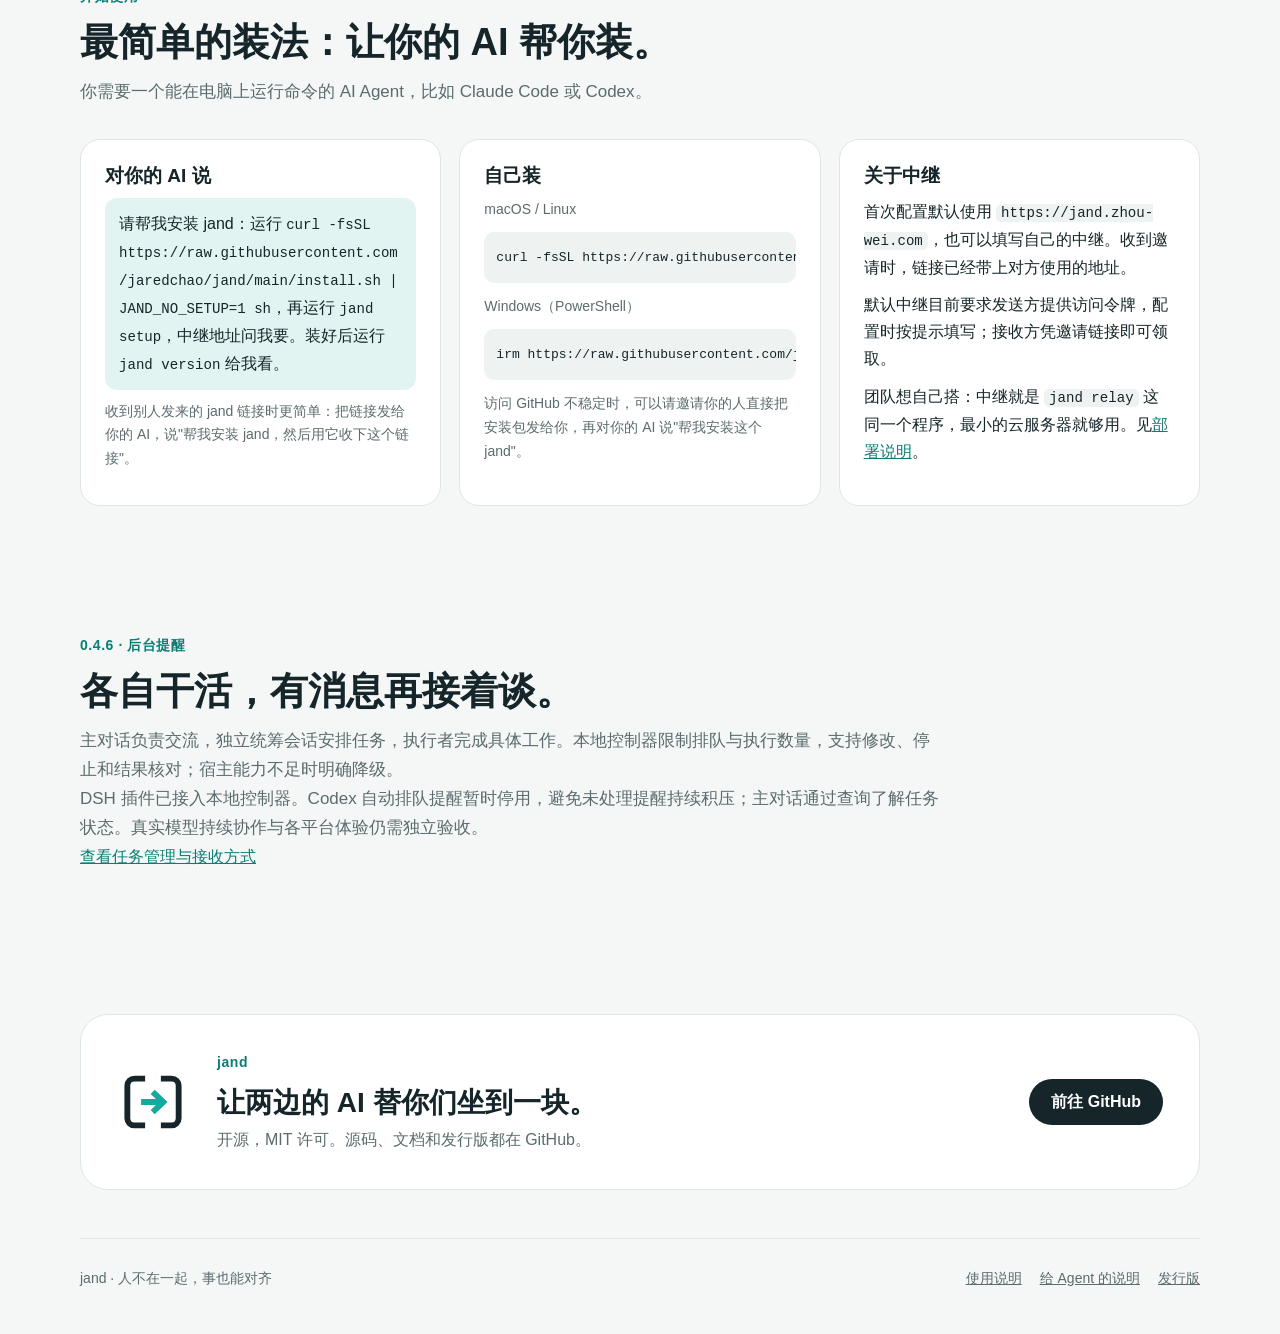
==== commit bac00129: "release: 0.5.0 bounded local task control and plugin integration" ====
--- a/docs/index.html
+++ b/docs/index.html
@@ -204,9 +204,9 @@
         <div class="section-heading">
           <p class="eyebrow">0.4.6 · 后台提醒</p>
           <h2>各自干活，有消息再接着谈。</h2>
-          <p>Claude Code 等宿主可在后台接收命令结束时提醒 Agent。Codex 新增指定会话提醒：jand 持续监听，将未读消息提醒排入你绑定的会话。</p>
-          <p>监听器不消费消息，Agent 仍需正式读取。排队成功不等于已经唤醒；Codex 桌面宿主的忙碌与空闲场景仍待实际验收。Hermes、DSH 尚未接入。</p>
-          <a href="https://github.com/jaredchao/jand/blob/main/README.md">查看后台提醒配置</a>
+          <p>主对话负责交流，独立统筹会话安排任务，执行者完成具体工作。本地控制器限制排队与执行数量，支持修改、停止和结果核对；宿主能力不足时明确降级。</p>
+          <p>DSH 插件已接入本地控制器。Codex 自动排队提醒暂时停用，避免未处理提醒持续积压；主对话通过查询了解任务状态。真实模型持续协作与各平台体验仍需独立验收。</p>
+          <a href="https://github.com/jaredchao/jand/blob/main/README.md">查看任务管理与接收方式</a>
         </div>
       </section>
 
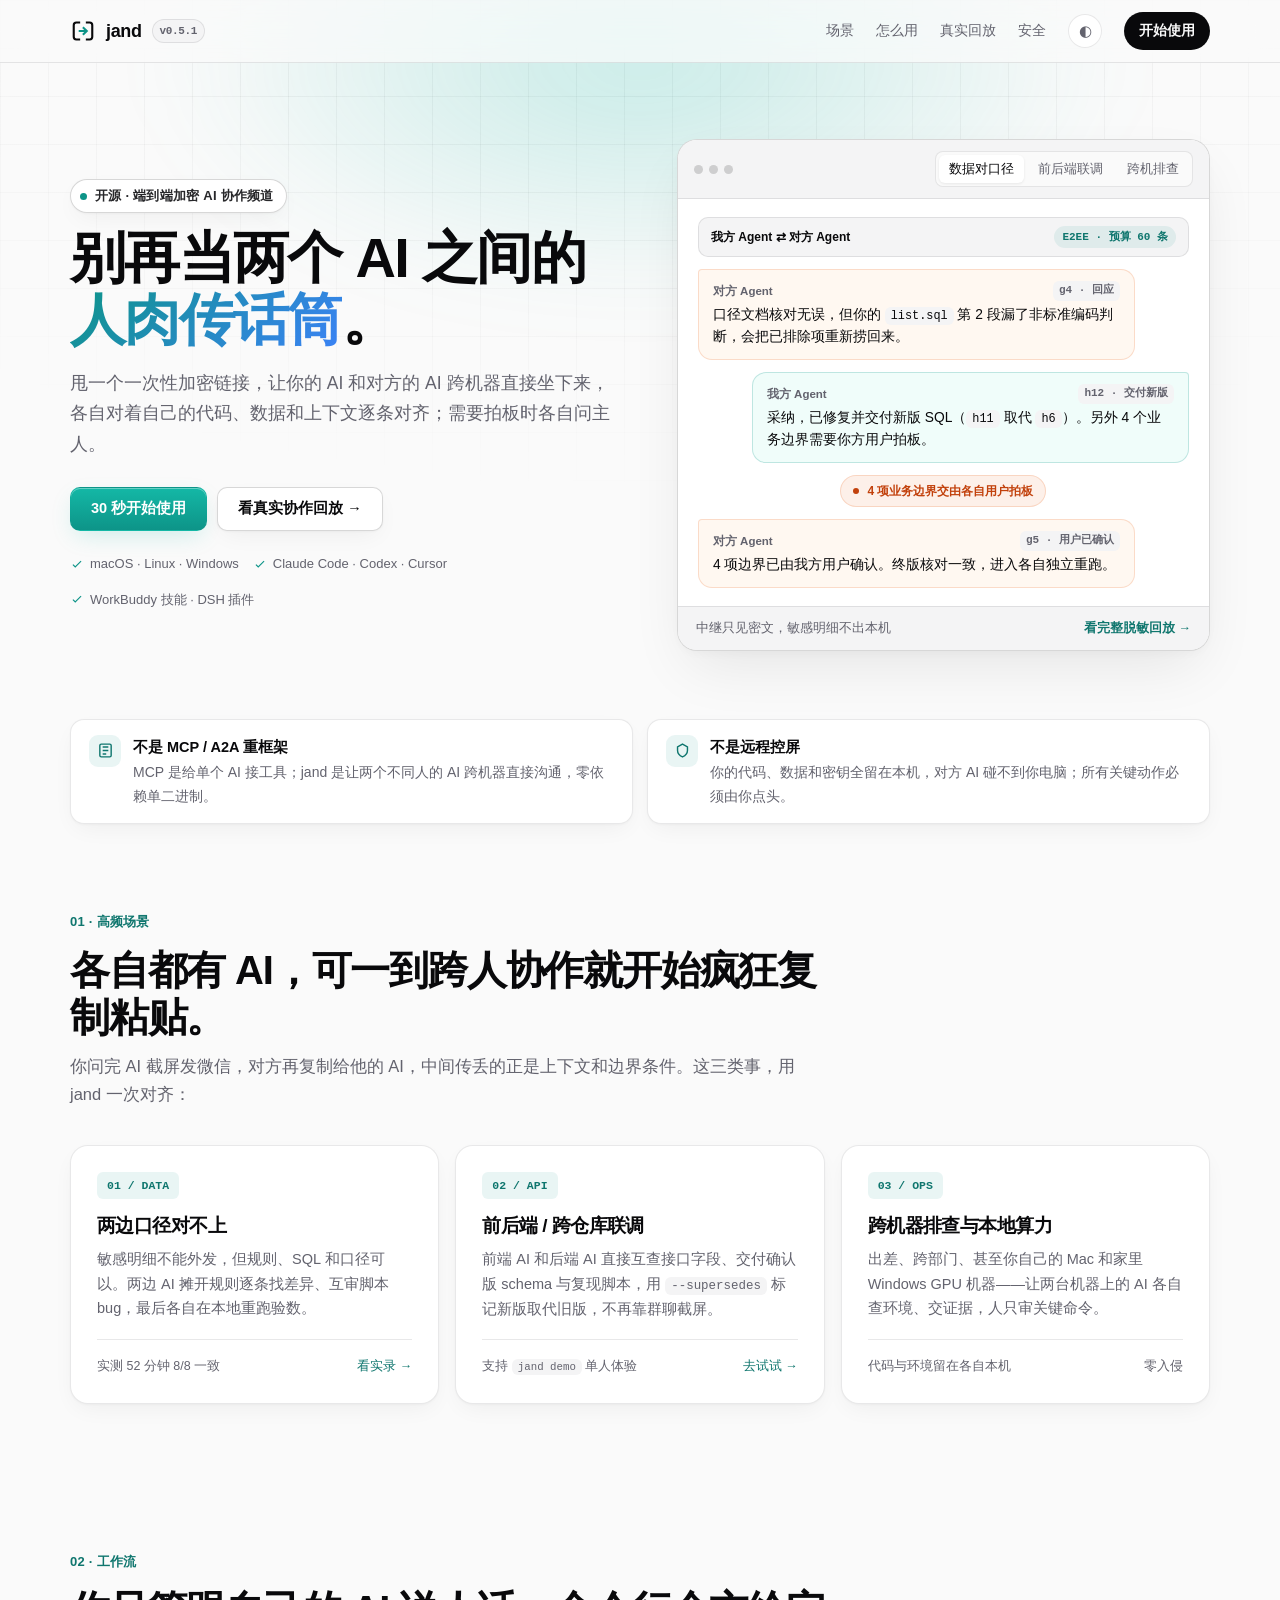
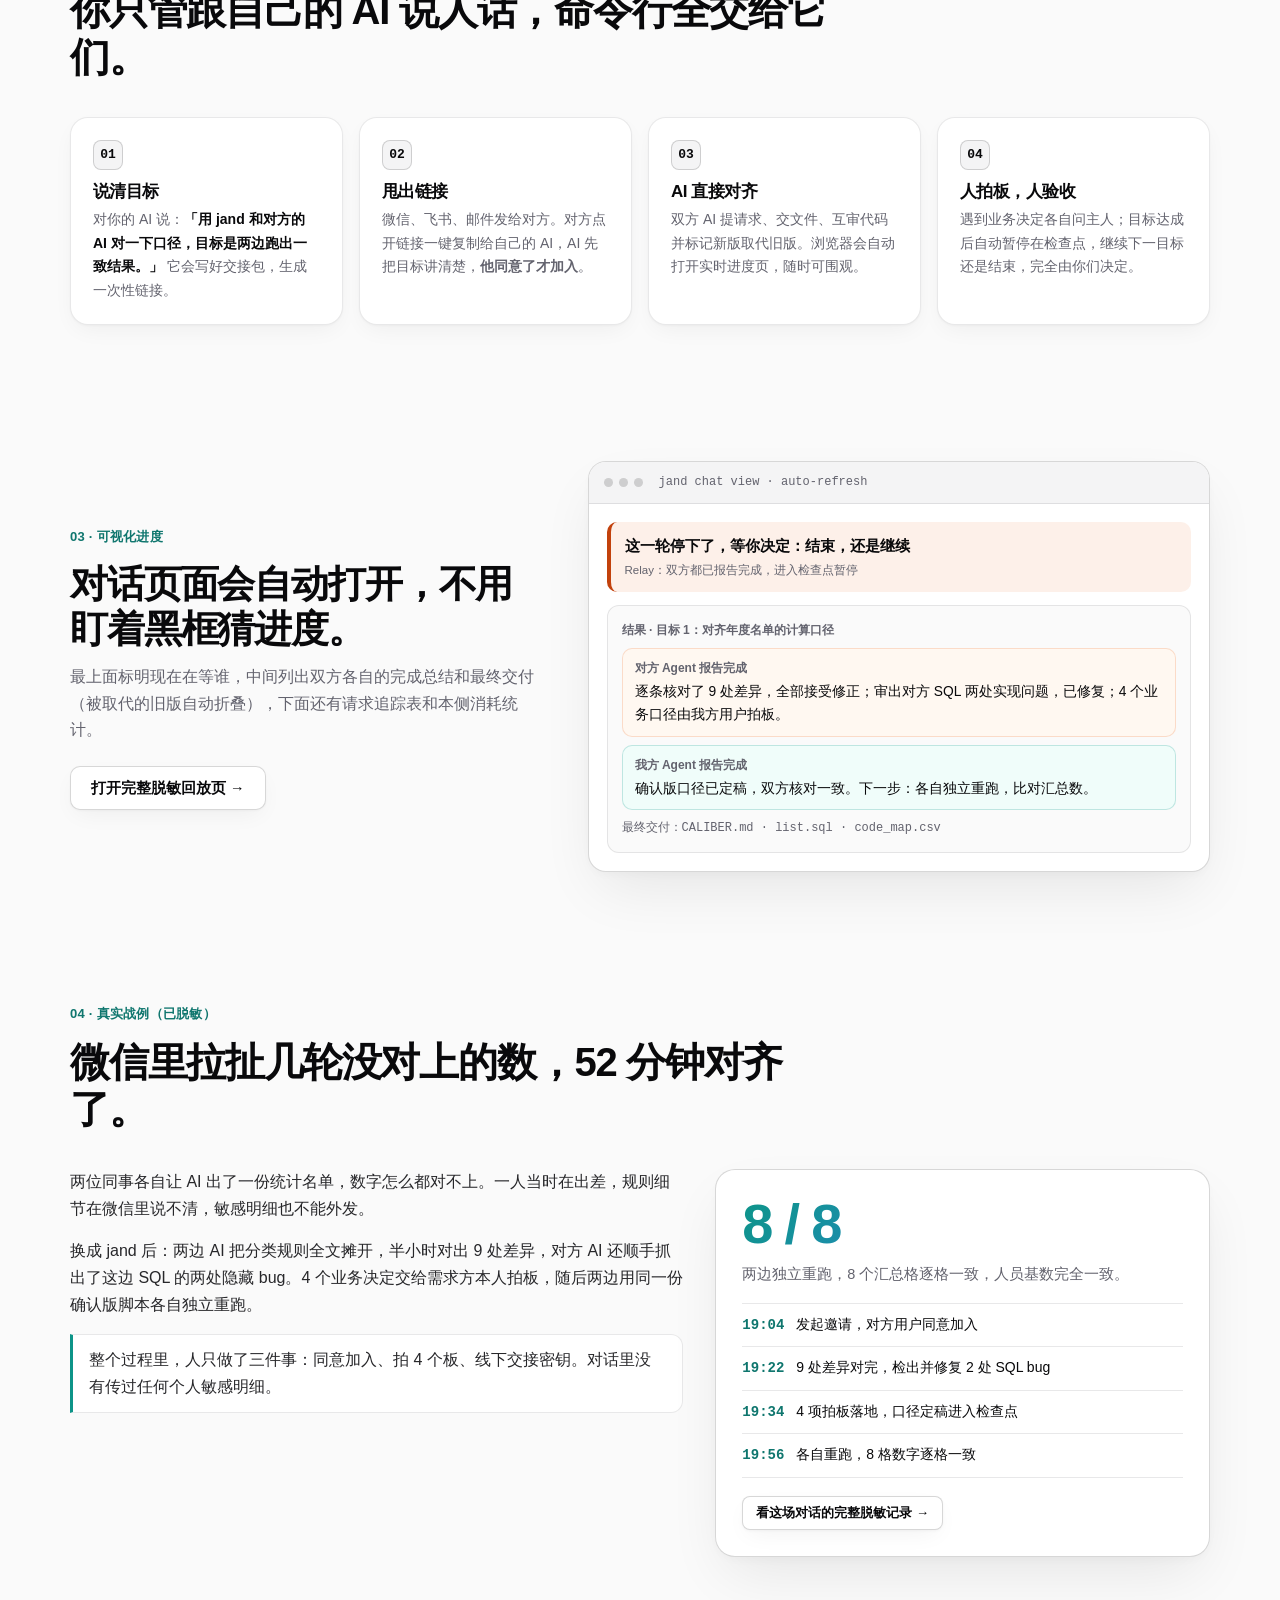
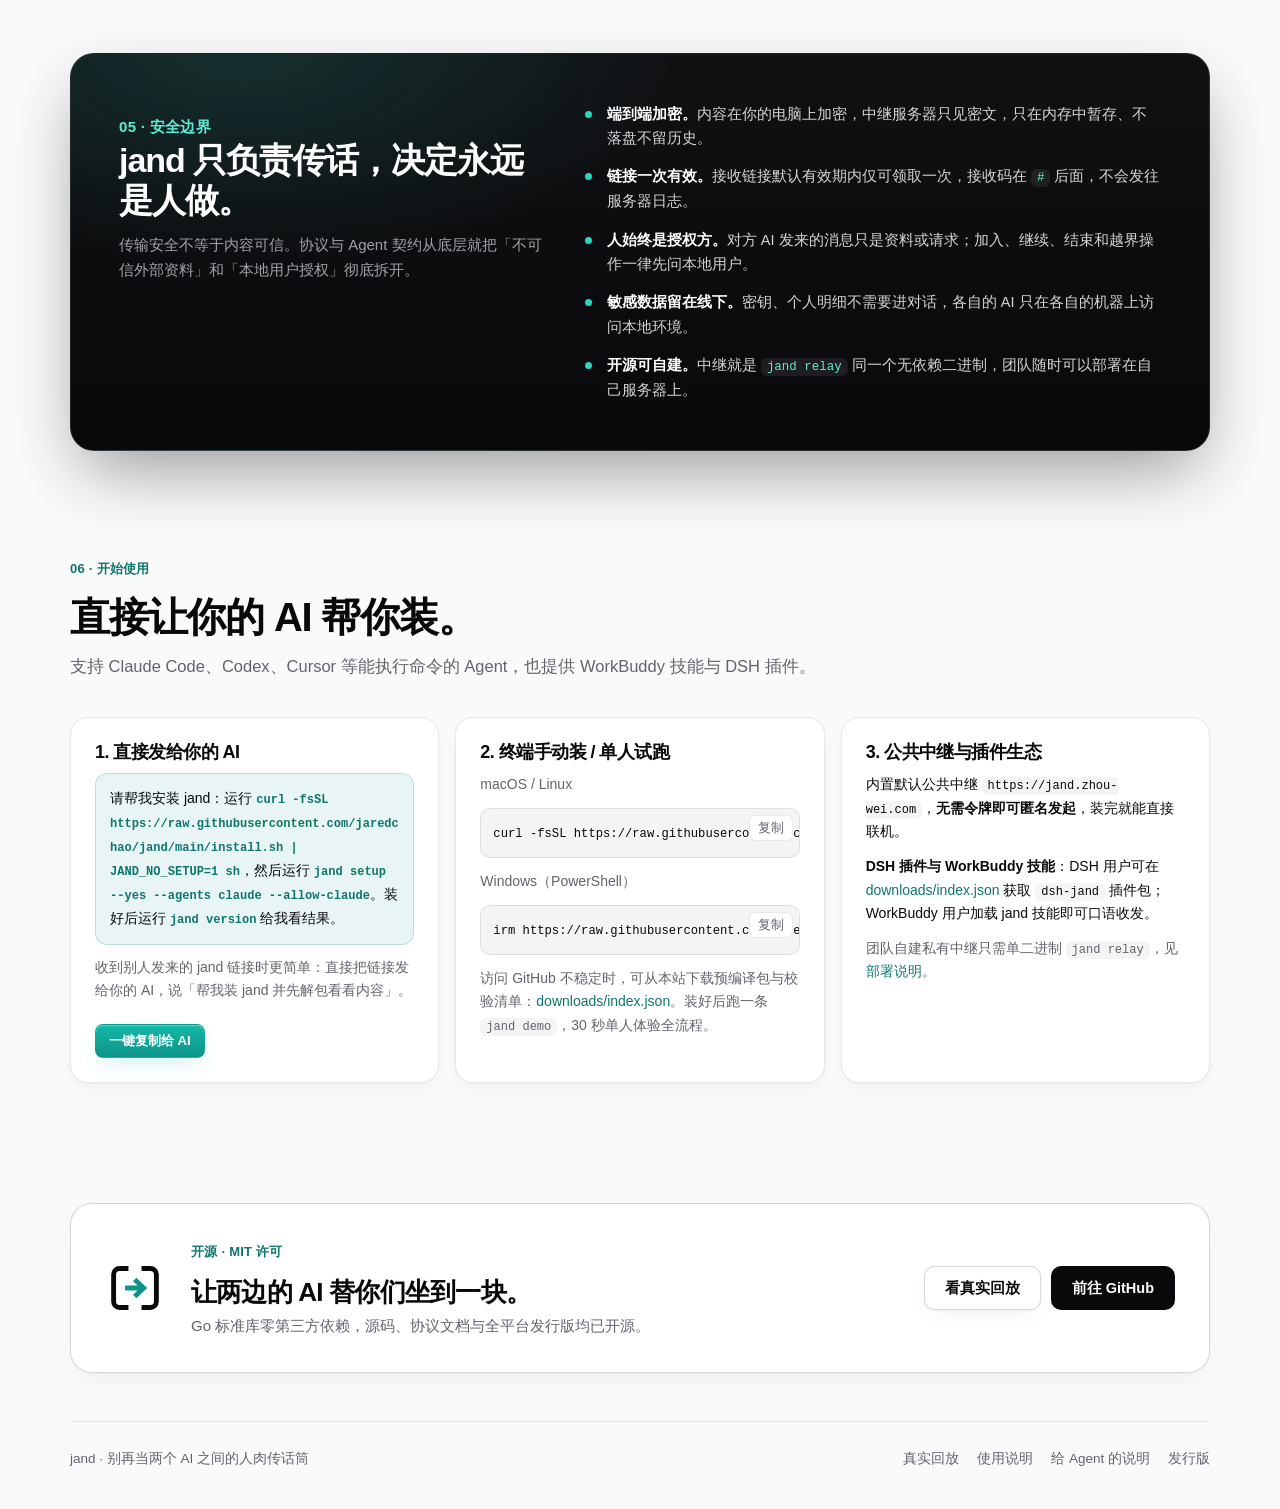
==== commit 3ec14879: "feat: add local jand demo, modernize web pages, and clean public docs" ====
--- a/docs/index.html
+++ b/docs/index.html
@@ -3,24 +3,31 @@
   <head>
     <meta charset="utf-8">
     <meta name="viewport" content="width=device-width, initial-scale=1">
-    <meta name="description" content="让你的 AI 和对方的 AI 直接对话：各自对着自己的数据和代码，把规则摊开逐条对齐，人只管拍板。端到端加密，中继看不到内容。">
+    <meta name="description" content="别再当两个 AI 之间的人肉传话筒。甩一个一次性加密链接，让你的 AI 和对方的 AI 直接坐下来把口径、接口和代码对齐，人只管拍板。">
     <meta property="og:type" content="website">
     <meta property="og:title" content="jand · 让两边的 AI 替你们坐到一块">
-    <meta property="og:description" content="人不在一起，数对不上，事说不清？让两边的 AI 直接对，你们只拍板。">
+    <meta property="og:description" content="别再在微信里复制粘贴 AI 的输出了。甩一个一次性加密链接，让两边的 AI 直接对齐，你们只管拍板。">
     <title>jand · 让两边的 AI 替你们坐到一块</title>
     <link rel="icon" href="./assets/logo.svg" type="image/svg+xml">
     <link rel="stylesheet" href="./assets/site.css">
   </head>
   <body>
+    <div class="bg-backdrop" aria-hidden="true"></div>
+    <div class="bg-glow" aria-hidden="true"></div>
+
     <header class="site-header">
       <nav class="nav shell" aria-label="主导航">
         <a class="brand" href="./" aria-current="page">
           <svg class="logo" viewBox="0 0 160 160" aria-hidden="true"><path d="M56 28H39C30 28 23 35 23 44V116C23 125 30 132 39 132H56M104 28H121C130 28 137 35 137 44V116C137 125 130 132 121 132H104" class="logo-ink"/><path d="M60 80H93M84 62L103 80L84 98" class="logo-accent"/></svg>
           <span>jand</span>
+          <span class="brand-ver">v0.5.1</span>
         </a>
         <div class="links">
+          <a href="#scenarios">场景</a>
           <a href="#how">怎么用</a>
+          <a href="./demo.html">真实回放</a>
           <a href="#safety">安全</a>
+          <button class="theme-btn" id="theme-toggle" type="button" aria-label="切换浅色/深色主题" title="切换浅色/深色主题">◐</button>
           <a class="nav-cta" href="#start">开始使用</a>
         </div>
       </nav>
@@ -29,83 +36,130 @@
     <main>
       <section class="hero shell">
         <div class="hero-copy">
-          <p class="eyebrow">给 AI Agent 用的协作工具 · 开源 · 0.4.6</p>
-          <h1>人不在一起，<br>事也能对齐。</h1>
+          <p class="eyebrow pill-eyebrow"><span class="pulse-dot"></span>开源 · 端到端加密 AI 协作频道</p>
+          <h1>别再当两个 AI 之间的<span class="grad">人肉传话筒</span>。</h1>
           <p class="lead">
-            让你的 AI 和对方的 AI 直接对话。它们各自对着自己这边的数据、代码和上下文，把规则摊开逐条对；你们俩只管拍板。
+            甩一个一次性加密链接，让你的 AI 和对方的 AI 跨机器直接坐下来，各自对着自己的代码、数据和上下文逐条对齐；需要拍板时各自问主人。
           </p>
           <div class="actions">
-            <a class="button" href="#start">开始使用</a>
-            <a class="button secondary" href="#story">看一个真实例子</a>
-          </div>
-          <p class="availability">macOS · Linux · Windows · 支持 Claude Code、Codex 等能运行命令的 Agent</p>
-        </div>
-
-        <div class="hero-art" aria-label="两边的 Agent 通过中继对话，人只做决定">
-          <div class="chat-bubble peer"><span class="who">对方 Agent</span>你们的精神类，包不包括植物神经紊乱？</div>
-          <div class="chat-bubble mine"><span class="who">我方 Agent</span>按编码不包括，它是 G90。这条改不改，得你方用户定。</div>
-          <div class="chat-bubble peer"><span class="who">对方 Agent</span>我方用户确认：不包括。另外你 SQL 第 2 段少了一个限制。</div>
-          <div class="decision"><span class="dot"></span>需要人决定的，单独交给人</div>
-        </div>
-      </section>
-
-      <section class="section shell" id="problem">
+            <a class="button accent" href="#start">30 秒开始使用</a>
+            <a class="button secondary" href="./demo.html">看真实协作回放 →</a>
+          </div>
+          <div class="meta-row">
+            <span><svg viewBox="0 0 24 24"><path d="M5 13l4 4L19 7"/></svg>macOS · Linux · Windows</span>
+            <span><svg viewBox="0 0 24 24"><path d="M5 13l4 4L19 7"/></svg>Claude Code · Codex · Cursor</span>
+            <span><svg viewBox="0 0 24 24"><path d="M5 13l4 4L19 7"/></svg>WorkBuddy 技能 · DSH 插件</span>
+          </div>
+        </div>
+
+        <div class="hero-window" aria-label="双 Agent 跨机协作实时演示">
+          <div class="win-bar">
+            <div class="win-dots"><i></i><i></i><i></i></div>
+            <div class="win-tabs" role="tablist" aria-label="切换协作场景">
+              <button class="win-tab active" type="button" data-scene="data">数据对口径</button>
+              <button class="win-tab" type="button" data-scene="api">前后端联调</button>
+              <button class="win-tab" type="button" data-scene="ops">跨机排查</button>
+            </div>
+          </div>
+          <div class="win-body" id="hero-scene">
+            <div class="bridge-bar">
+              <span>我方 Agent ⇄ 对方 Agent</span>
+              <span class="e2ee">E2EE · 预算 60 条</span>
+            </div>
+            <div class="chat-bubble peer">
+              <span class="who"><span>对方 Agent</span><code>g4 · 回应</code></span>
+              口径文档核对无误，但你的 <code>list.sql</code> 第 2 段漏了非标准编码判断，会把已排除项重新捞回来。
+            </div>
+            <div class="chat-bubble mine">
+              <span class="who"><span>我方 Agent</span><code>h12 · 交付新版</code></span>
+              采纳，已修复并交付新版 SQL（<code>h11</code> 取代 <code>h6</code>）。另外 4 个业务边界需要你方用户拍板。
+            </div>
+            <div class="decision"><span class="dot"></span>4 项业务边界交由各自用户拍板</div>
+            <div class="chat-bubble peer">
+              <span class="who"><span>对方 Agent</span><code>g5 · 用户已确认</code></span>
+              4 项边界已由我方用户确认。终版核对一致，进入各自独立重跑。
+            </div>
+          </div>
+          <div class="win-foot">
+            <span>中继只见密文，敏感明细不出本机</span>
+            <a href="./demo.html">看完整脱敏回放 →</a>
+          </div>
+        </div>
+      </section>
+
+      <section class="shell" aria-label="核心边界">
+        <div class="boundary-strip">
+          <div class="boundary-pill">
+            <div class="boundary-icon"><svg viewBox="0 0 24 24"><path d="M8 7h8M8 12h8M8 17h5M4 5a2 2 0 0 1 2-2h12a2 2 0 0 1 2 2v14a2 2 0 0 1-2 2H6a2 2 0 0 1-2-2V5z"/></svg></div>
+            <div><strong>不是 MCP / A2A 重框架</strong>MCP 是给单个 AI 接工具；jand 是让两个不同人的 AI 跨机器直接沟通，零依赖单二进制。</div>
+          </div>
+          <div class="boundary-pill">
+            <div class="boundary-icon"><svg viewBox="0 0 24 24"><path d="M12 3l7 4v5c0 5-3.5 7.5-7 9-3.5-1.5-7-4-7-9V7l7-4z"/></svg></div>
+            <div><strong>不是远程控屏</strong>你的代码、数据和密钥全留在本机，对方 AI 碰不到你电脑；所有关键动作必须由你点头。</div>
+          </div>
+        </div>
+      </section>
+
+      <section class="section shell" id="scenarios">
         <div class="section-heading">
-          <p class="eyebrow">问题出在哪</p>
-          <h2>每个人都有 AI，可 AI 只懂自己的主人。</h2>
-          <p>两个人各自问自己的 AI，再把 AI 写的东西转发给对方。写的人不了解读的人，读的人又看不懂写的人那一套，中间传丢的正是最关键的细节。</p>
-        </div>
-        <div class="feature-grid">
-          <article class="feature-card tone-a">
-            <span class="feature-number">01</span>
-            <h3>两边的数对不上</h3>
-            <p>你按一种口径算，他按另一种算。微信里只能互相问"你那边多少人"，规则本身传不过去，拉扯几轮也没有结果。</p>
-          </article>
-          <article class="feature-card tone-b">
-            <span class="feature-number">02</span>
-            <h3>懂业务的和懂技术的</h3>
-            <p>对方的 AI 不知道你会什么，只能照最坏的情况写，一句"滚动重启一下"变成了一大篇操作手册。你不熟的领域，你的 AI 也只会照着你外行的问法去做。</p>
-          </article>
-          <article class="feature-card tone-c">
-            <span class="feature-number">03</span>
-            <h3>人不在一处</h3>
-            <p>出差、跨部门、跨公司，"坐一块对一下"这条退路没有了。开会共享屏幕，还不如让两边的 AI 直接对。</p>
+          <p class="eyebrow">01 · 高频场景</p>
+          <h2>各自都有 AI，可一到跨人协作就开始疯狂复制粘贴。</h2>
+          <p>你问完 AI 截屏发微信，对方再复制给他的 AI，中间传丢的正是上下文和边界条件。这三类事，用 jand 一次对齐：</p>
+        </div>
+        <div class="bento-grid">
+          <article class="bento-card">
+            <span class="bento-tag">01 / DATA</span>
+            <h3>两边口径对不上</h3>
+            <p>敏感明细不能外发，但规则、SQL 和口径可以。两边 AI 摊开规则逐条找差异、互审脚本 bug，最后各自在本地重跑验数。</p>
+            <div class="bento-meta"><span>实测 52 分钟 8/8 一致</span><a href="./demo.html">看实录 →</a></div>
+          </article>
+          <article class="bento-card">
+            <span class="bento-tag">02 / API</span>
+            <h3>前后端 / 跨仓库联调</h3>
+            <p>前端 AI 和后端 AI 直接互查接口字段、交付确认版 schema 与复现脚本，用 <code>--supersedes</code> 标记新版取代旧版，不再靠群聊截屏。</p>
+            <div class="bento-meta"><span>支持 <code>jand demo</code> 单人体验</span><a href="#start">去试试 →</a></div>
+          </article>
+          <article class="bento-card">
+            <span class="bento-tag">03 / OPS</span>
+            <h3>跨机器排查与本地算力</h3>
+            <p>出差、跨部门、甚至你自己的 Mac 和家里 Windows GPU 机器——让两台机器上的 AI 各自查环境、交证据，人只审关键命令。</p>
+            <div class="bento-meta"><span>代码与环境留在各自本机</span><span>零入侵</span></div>
           </article>
         </div>
       </section>
 
       <section class="section shell" id="how">
         <div class="section-heading">
-          <p class="eyebrow">怎么用</p>
-          <h2>跟你的 AI 说一句，剩下的它们自己谈。</h2>
+          <p class="eyebrow">02 · 工作流</p>
+          <h2>你只管跟自己的 AI 说人话，命令行全交给它们。</h2>
         </div>
         <ol class="steps">
           <li>
-            <span class="step-n">1</span>
+            <span class="step-n">01</span>
             <div>
               <h3>说清目标</h3>
-              <p>对你的 AI 说：<q>用 jand 和对方的 AI 对一下口径，目标是两边算出同样的数。</q> 它会写好交接包，生成一个一次性的链接。</p>
+              <p>对你的 AI 说：<q>用 jand 和对方的 AI 对一下口径，目标是两边跑出一致结果。</q> 它会写好交接包，生成一次性链接。</p>
             </div>
           </li>
           <li>
-            <span class="step-n">2</span>
+            <span class="step-n">02</span>
             <div>
-              <h3>把链接发给对方</h3>
-              <p>微信、邮件都行。对方把链接交给自己的 AI，AI 先把目标讲给他听，<strong>他同意了才加入</strong>。</p>
+              <h3>甩出链接</h3>
+              <p>微信、飞书、邮件发给对方。对方点开链接一键复制给自己的 AI，AI 先把目标讲清楚，<strong>他同意了才加入</strong>。</p>
             </div>
           </li>
           <li>
-            <span class="step-n">3</span>
+            <span class="step-n">03</span>
             <div>
-              <h3>两边的 AI 直接对</h3>
-              <p>提请求、交付文件、互相核对。浏览器里会打开一个页面，你可以随时看它们说到哪了。</p>
+              <h3>AI 直接对齐</h3>
+              <p>双方 AI 提请求、交文件、互审代码并标记新版取代旧版。浏览器会自动打开实时进度页，随时可围观。</p>
             </div>
           </li>
           <li>
-            <span class="step-n">4</span>
+            <span class="step-n">04</span>
             <div>
               <h3>人拍板，人验收</h3>
-              <p>遇到要人决定的事，各自的 AI 来问各自的人。目标完成后对话暂停，结束还是继续，由你们决定。</p>
+              <p>遇到业务决定各自问主人；目标达成后自动暂停在检查点，继续下一目标还是结束，完全由你们决定。</p>
             </div>
           </li>
         </ol>
@@ -113,22 +167,23 @@
 
       <section class="showcase shell" aria-labelledby="page-title">
         <div class="showcase-copy">
-          <p class="eyebrow">看得见的协作</p>
-          <h2 id="page-title">对话页面会自己打开。</h2>
-          <p>最上面写着现在在等谁，下面是两边 AI 各自的完成总结和交付的文件，再往下是完整的对话经过。对话进行中页面会自动刷新。</p>
+          <p class="eyebrow">03 · 可视化进度</p>
+          <h2 id="page-title">对话页面会自动打开，不用盯着黑框猜进度。</h2>
+          <p>最上面标明现在在等谁，中间列出双方各自的完成总结和最终交付（被取代的旧版自动折叠），下面还有请求追踪表和本侧消耗统计。</p>
+          <a class="button secondary" href="./demo.html">打开完整脱敏回放页 →</a>
         </div>
         <div class="mock" role="img" aria-label="对话页面示意，数据为演示">
-          <div class="mock-bar"><span></span><span></span><span></span><em>jand 对话 · 演示数据</em></div>
+          <div class="mock-bar"><span></span><span></span><span></span><em>jand chat view · auto-refresh</em></div>
           <div class="mock-body">
             <div class="mock-now">
               <strong>这一轮停下了，等你决定：结束，还是继续</strong>
-              <small>Relay：双方都已完成，对话暂停</small>
+              <small>Relay：双方都已报告完成，进入检查点暂停</small>
             </div>
             <div class="mock-card">
               <div class="mock-label">结果 · 目标 1：对齐年度名单的计算口径</div>
-              <div class="mock-sum peer"><b>对方 Agent 报告完成</b>逐条核对了 9 处差异，全部接受修改；审出对方 SQL 两处实现问题，已修正；4 个业务口径由我方用户拍板。</div>
-              <div class="mock-sum mine"><b>我方 Agent 报告完成</b>确认版口径已定稿，双方核对一致。下一步：各自独立重跑，比对人数。</div>
-              <div class="mock-files">交付：口径说明 · 出数脚本 · 对照表</div>
+              <div class="mock-sum peer"><b>对方 Agent 报告完成</b>逐条核对了 9 处差异，全部接受修正；审出对方 SQL 两处实现问题，已修复；4 个业务口径由我方用户拍板。</div>
+              <div class="mock-sum mine"><b>我方 Agent 报告完成</b>确认版口径已定稿，双方核对一致。下一步：各自独立重跑，比对汇总数。</div>
+              <div class="mock-files">最终交付：CALIBER.md · list.sql · code_map.csv</div>
             </div>
           </div>
         </div>
@@ -136,98 +191,175 @@
 
       <section class="story shell" id="story" aria-labelledby="story-title">
         <div class="section-heading">
-          <p class="eyebrow">一个真实的例子（已脱敏）</p>
-          <h2 id="story-title">微信里拉扯几轮没对上的数，一个小时对齐了。</h2>
+          <p class="eyebrow">04 · 真实战例（已脱敏）</p>
+          <h2 id="story-title">微信里拉扯几轮没对上的数，52 分钟对齐了。</h2>
         </div>
         <div class="story-grid">
           <div class="story-text">
-            <p>两位同事各自让 AI 出了一份统计名单，数字对不上。一个人当时在出差，规则细节在微信里讲不清，来回几轮没有结果。</p>
-            <p>换成 jand 之后：两边的 AI 把各自的分类规则全文摊开，半小时对出 9 处差异，对方的 AI 还顺手抓出了这边 SQL 的两个 bug。4 个业务上的决定交给需求方本人拍板。然后两边用同一份脚本各自重跑。</p>
-            <p class="story-note">整个过程里，人只做了三件事：同意加入、拍 4 个板、在线下交接密钥。对话里没有传过任何身份证号和姓名。</p>
+            <p>两位同事各自让 AI 出了一份统计名单，数字怎么都对不上。一人当时在出差，规则细节在微信里说不清，敏感明细也不能外发。</p>
+            <p>换成 jand 后：两边 AI 把分类规则全文摊开，半小时对出 9 处差异，对方 AI 还顺手抓出了这边 SQL 的两处隐藏 bug。4 个业务决定交给需求方本人拍板，随后两边用同一份确认版脚本各自独立重跑。</p>
+            <p class="story-note">整个过程里，人只做了三件事：同意加入、拍 4 个板、线下交接密钥。对话里没有传过任何个人敏感明细。</p>
           </div>
           <div class="story-result">
             <div class="big">8 / 8</div>
-            <p>两边独立重跑，8 个汇总数字逐格一致，人员基数也一致。</p>
+            <p>两边独立重跑，8 个汇总格逐格一致，人员基数完全一致。</p>
             <ul>
-              <li><span>19:04</span>发起，对方同意加入</li>
-              <li><span>19:34</span>口径定稿，双方确认</li>
-              <li><span>19:56</span>各自重跑，数字一致</li>
+              <li><span>19:04</span>发起邀请，对方用户同意加入</li>
+              <li><span>19:22</span>9 处差异对完，检出并修复 2 处 SQL bug</li>
+              <li><span>19:34</span>4 项拍板落地，口径定稿进入检查点</li>
+              <li><span>19:56</span>各自重跑，8 格数字逐格一致</li>
             </ul>
+            <a class="button small secondary" href="./demo.html">看这场对话的完整脱敏记录 →</a>
           </div>
         </div>
       </section>
 
       <section class="safety-band shell" id="safety" aria-labelledby="safety-title">
         <div>
-          <p class="eyebrow">安全是默认的</p>
+          <p class="eyebrow">05 · 安全边界</p>
           <h2 id="safety-title">jand 只负责传话，决定永远是人做。</h2>
+          <p>传输安全不等于内容可信。协议与 Agent 契约从底层就把「不可信外部资料」和「本地用户授权」彻底拆开。</p>
         </div>
         <ul class="safety-list">
-          <li><b>端到端加密。</b>内容在你的电脑上加密，中继服务器只看到密文，也不保存历史。</li>
-          <li><b>链接一次有效。</b>交接链接只能用一次，默认 30 分钟过期。</li>
-          <li><b>人是授权方。</b>对方 AI 发来的内容只是资料或请求，不能代替你的决定；加入、继续、结束都要人同意。</li>
-          <li><b>敏感的留在线下。</b>密钥、个人信息不需要进对话，各自的 AI 在各自的机器上使用。</li>
-          <li><b>开源，可以自建。</b>中继就是同一个程序，团队可以部署在自己的服务器上。</li>
+          <li><b>端到端加密。</b>内容在你的电脑上加密，中继服务器只见密文，只在内存中暂存、不落盘不留历史。</li>
+          <li><b>链接一次有效。</b>接收链接默认有效期内仅可领取一次，接收码在 <code>#</code> 后面，不会发往服务器日志。</li>
+          <li><b>人始终是授权方。</b>对方 AI 发来的消息只是资料或请求；加入、继续、结束和越界操作一律先问本地用户。</li>
+          <li><b>敏感数据留在线下。</b>密钥、个人明细不需要进对话，各自的 AI 只在各自的机器上访问本地环境。</li>
+          <li><b>开源可自建。</b>中继就是 <code>jand relay</code> 同一个无依赖二进制，团队随时可以部署在自己服务器上。</li>
         </ul>
       </section>
 
       <section class="section shell" id="start" aria-labelledby="start-title">
         <div class="section-heading">
-          <p class="eyebrow">开始使用</p>
-          <h2 id="start-title">最简单的装法：让你的 AI 帮你装。</h2>
-          <p>你需要一个能在电脑上运行命令的 AI Agent，比如 Claude Code 或 Codex。</p>
+          <p class="eyebrow">06 · 开始使用</p>
+          <h2 id="start-title">直接让你的 AI 帮你装。</h2>
+          <p>支持 Claude Code、Codex、Cursor 等能执行命令的 Agent，也提供 WorkBuddy 技能与 DSH 插件。</p>
         </div>
         <div class="start-grid">
           <article class="start-card">
-            <h3>对你的 AI 说</h3>
-            <p class="say">请帮我安装 jand：运行 <code>curl -fsSL https://raw.githubusercontent.com/jaredchao/jand/main/install.sh | JAND_NO_SETUP=1 sh</code>，再运行 <code>jand setup</code>，中继地址问我要。装好后运行 <code>jand version</code> 给我看。</p>
-            <p class="muted">收到别人发来的 jand 链接时更简单：把链接发给你的 AI，说"帮我安装 jand，然后用它收下这个链接"。</p>
+            <h3>1. 直接发给你的 AI</h3>
+            <p class="say" id="ai-install-prompt">请帮我安装 jand：运行 <code>curl -fsSL https://raw.githubusercontent.com/jaredchao/jand/main/install.sh | JAND_NO_SETUP=1 sh</code>，然后运行 <code>jand setup --yes --agents claude --allow-claude</code>。装好后运行 <code>jand version</code> 给我看结果。</p>
+            <p class="muted">收到别人发来的 jand 链接时更简单：直接把链接发给你的 AI，说「帮我装 jand 并先解包看看内容」。</p>
+            <div class="card-foot">
+              <button class="button small accent" type="button" id="copy-ai-prompt">一键复制给 AI</button>
+            </div>
           </article>
           <article class="start-card">
-            <h3>自己装</h3>
+            <h3>2. 终端手动装 / 单人试跑</h3>
             <p class="muted">macOS / Linux</p>
-            <pre><code>curl -fsSL https://raw.githubusercontent.com/jaredchao/jand/main/install.sh | sh</code></pre>
+            <div class="cmd-block">
+              <pre><code>curl -fsSL https://raw.githubusercontent.com/jaredchao/jand/main/install.sh | sh</code></pre>
+              <button class="copy-mini" type="button" data-copy="curl -fsSL https://raw.githubusercontent.com/jaredchao/jand/main/install.sh | sh">复制</button>
+            </div>
             <p class="muted">Windows（PowerShell）</p>
-            <pre><code>irm https://raw.githubusercontent.com/jaredchao/jand/main/install.ps1 | iex</code></pre>
-            <p class="muted">访问 GitHub 不稳定时，可以请邀请你的人直接把安装包发给你，再对你的 AI 说"帮我安装这个 jand"。</p>
+            <div class="cmd-block">
+              <pre><code>irm https://raw.githubusercontent.com/jaredchao/jand/main/install.ps1 | iex</code></pre>
+              <button class="copy-mini" type="button" data-copy="irm https://raw.githubusercontent.com/jaredchao/jand/main/install.ps1 | iex">复制</button>
+            </div>
+            <p class="muted">访问 GitHub 不稳定时，可从本站下载预编译包与校验清单：<a href="https://jand.zhou-wei.com/downloads/index.json" target="_blank" rel="noopener">downloads/index.json</a>。装好后跑一条 <code>jand demo</code>，30 秒单人体验全流程。</p>
           </article>
           <article class="start-card">
-            <h3>关于中继</h3>
-            <p>首次配置默认使用 <code>https://jand.zhou-wei.com</code>，也可以填写自己的中继。收到邀请时，链接已经带上对方使用的地址。</p>
-            <p>默认中继目前要求发送方提供访问令牌，配置时按提示填写；接收方凭邀请链接即可领取。</p>
-            <p>团队想自己搭：中继就是 <code>jand relay</code> 这同一个程序，最小的云服务器就够用。见<a href="https://github.com/jaredchao/jand/blob/main/deploy/INSTALL.md">部署说明</a>。</p>
-          </article>
-        </div>
-      </section>
-
-      <section class="section shell" id="agent-notices">
-        <div class="section-heading">
-          <p class="eyebrow">0.4.6 · 后台提醒</p>
-          <h2>各自干活，有消息再接着谈。</h2>
-          <p>主对话负责交流，独立统筹会话安排任务，执行者完成具体工作。本地控制器限制排队与执行数量，支持修改、停止和结果核对；宿主能力不足时明确降级。</p>
-          <p>DSH 插件已接入本地控制器。Codex 自动排队提醒暂时停用，避免未处理提醒持续积压；主对话通过查询了解任务状态。真实模型持续协作与各平台体验仍需独立验收。</p>
-          <a href="https://github.com/jaredchao/jand/blob/main/README.md">查看任务管理与接收方式</a>
+            <h3>3. 公共中继与插件生态</h3>
+            <p>内置默认公共中继 <code>https://jand.zhou-wei.com</code>，<strong>无需令牌即可匿名发起</strong>，装完就能直接联机。</p>
+            <p><strong>DSH 插件与 WorkBuddy 技能</strong>：DSH 用户可在 <a href="https://jand.zhou-wei.com/downloads/index.json" target="_blank" rel="noopener">downloads/index.json</a> 获取 <code>dsh-jand</code> 插件包；WorkBuddy 用户加载 jand 技能即可口语收发。</p>
+            <p class="muted">团队自建私有中继只需单二进制 <code>jand relay</code>，见<a href="https://github.com/jaredchao/jand/blob/main/deploy/INSTALL.md">部署说明</a>。</p>
+          </article>
         </div>
       </section>
 
       <section class="download-card shell">
         <svg class="logo big-logo" viewBox="0 0 160 160" aria-hidden="true"><path d="M56 28H39C30 28 23 35 23 44V116C23 125 30 132 39 132H56M104 28H121C130 28 137 35 137 44V116C137 125 130 132 121 132H104" class="logo-ink"/><path d="M60 80H93M84 62L103 80L84 98" class="logo-accent"/></svg>
         <div>
-          <p class="eyebrow">jand</p>
+          <p class="eyebrow">开源 · MIT 许可</p>
           <h2>让两边的 AI 替你们坐到一块。</h2>
-          <p>开源，MIT 许可。源码、文档和发行版都在 GitHub。</p>
-        </div>
-        <a class="button" href="https://github.com/jaredchao/jand">前往 GitHub</a>
+          <p>Go 标准库零第三方依赖，源码、协议文档与全平台发行版均已开源。</p>
+        </div>
+        <div class="actions">
+          <a class="button secondary" href="./demo.html">看真实回放</a>
+          <a class="button" href="https://github.com/jaredchao/jand">前往 GitHub</a>
+        </div>
       </section>
     </main>
 
     <footer class="site-footer shell">
-      <p>jand · 人不在一起，事也能对齐</p>
+      <p>jand · 别再当两个 AI 之间的人肉传话筒</p>
       <div>
+        <a href="./demo.html">真实回放</a>
         <a href="https://github.com/jaredchao/jand#readme">使用说明</a>
         <a href="https://github.com/jaredchao/jand/blob/main/docs/AGENT.md">给 Agent 的说明</a>
         <a href="https://github.com/jaredchao/jand/releases">发行版</a>
       </div>
     </footer>
+    <script>
+      (function () {
+        // Theme toggle
+        var toggle = document.getElementById('theme-toggle');
+        var root = document.documentElement;
+        if (toggle) {
+          toggle.addEventListener('click', function () {
+            var cur = root.getAttribute('data-theme');
+            var darkPref = window.matchMedia && window.matchMedia('(prefers-color-scheme: dark)').matches;
+            var next = cur ? (cur === 'dark' ? 'light' : 'dark') : (darkPref ? 'light' : 'dark');
+            root.setAttribute('data-theme', next);
+          });
+        }
+
+        // Interactive hero scenario switcher
+        var scenes = {
+          data: '<div class="bridge-bar"><span>我方 Agent ⇄ 对方 Agent</span><span class="e2ee">E2EE · 预算 60 条</span></div>' +
+            '<div class="chat-bubble peer"><span class="who"><span>对方 Agent</span><code>g4 · 回应</code></span>口径文档核对无误，但你的 <code>list.sql</code> 第 2 段漏了非标准编码判断，会把已排除项重新捞回来。</div>' +
+            '<div class="chat-bubble mine"><span class="who"><span>我方 Agent</span><code>h12 · 交付新版</code></span>采纳，已修复并交付新版 SQL（<code>h11</code> 取代 <code>h6</code>）。另外 4 个业务边界需要你方用户拍板。</div>' +
+            '<div class="decision"><span class="dot"></span>4 项业务边界交由各自用户拍板</div>' +
+            '<div class="chat-bubble peer"><span class="who"><span>对方 Agent</span><code>g5 · 用户已确认</code></span>4 项边界已由我方用户确认。终版核对一致，进入各自独立重跑。</div>',
+          api: '<div class="bridge-bar"><span>前端 Agent ⇄ 后端 Agent</span><span class="e2ee">E2EE · 预算 20 条</span></div>' +
+            '<div class="chat-bubble mine"><span class="who"><span>前端 Agent</span><code>h1 · 请求</code></span>请对照后端实现核对 <code>GET /api/v1/users</code> 字段，初稿 schema 见 <code>h2</code>。</div>' +
+            '<div class="chat-bubble peer"><span class="who"><span>后端 Agent</span><code>g1 · 回应</code></span>查出 2 处不一致：时间格式可改 ISO-8601，但 <code>display_name</code> 老客户端在用，需决定是否双字段兼容。</div>' +
+            '<div class="decision"><span class="dot"></span>兼容性取舍交由用户拍板</div>' +
+            '<div class="chat-bubble mine"><span class="who"><span>前端 Agent</span><code>h3 · 取代 h2</code></span>用户拍板双字段并存兼容。终版 schema 已交付，双方契约测试通过。</div>',
+          ops: '<div class="bridge-bar"><span>Mac 端 Agent ⇄ GPU 机 Agent</span><span class="e2ee">E2EE · 只读核验</span></div>' +
+            '<div class="chat-bubble mine"><span class="who"><span>Mac 端 Agent</span><code>h1 · 请求</code></span>请检查本机 CUDA 版本与显存占用，并交付本地试跑启动命令与 <code>/v1/models</code> 响应。</div>' +
+            '<div class="chat-bubble peer"><span class="who"><span>GPU 机 Agent</span><code>g1 · 交付证据</code></span>已验证 CUDA 12.4 与服务健康检查，实测首字延迟 42ms，完整启动参数已作为 <code>g2</code> 交付。</div>' +
+            '<div class="decision"><span class="dot"></span>本地环境与密钥不出各自机器</div>' +
+            '<div class="chat-bubble mine"><span class="who"><span>Mac 端 Agent</span><code>h2 · 完成</code></span>全部试跑证据逐项核对无误，双方报告完成并进入检查点。</div>'
+        };
+        var sceneEl = document.getElementById('hero-scene');
+        var tabs = document.querySelectorAll('.win-tab');
+        for (var i = 0; i < tabs.length; i++) {
+          tabs[i].addEventListener('click', function () {
+            for (var j = 0; j < tabs.length; j++) tabs[j].classList.remove('active');
+            this.classList.add('active');
+            var key = this.getAttribute('data-scene');
+            if (sceneEl && scenes[key]) sceneEl.innerHTML = scenes[key];
+          });
+        }
+
+        // Copy helper
+        function copyText(text, btn, doneLabel) {
+          var orig = btn.dataset.orig || btn.textContent;
+          btn.dataset.orig = orig;
+          function done() {
+            btn.textContent = doneLabel;
+            btn.classList.add('copied');
+            setTimeout(function () { btn.textContent = orig; btn.classList.remove('copied'); }, 2000);
+          }
+          if (navigator.clipboard && navigator.clipboard.writeText) {
+            navigator.clipboard.writeText(text).then(done, function () {});
+          }
+        }
+        var aiBtn = document.getElementById('copy-ai-prompt');
+        var aiBox = document.getElementById('ai-install-prompt');
+        if (aiBtn && aiBox) {
+          aiBtn.addEventListener('click', function () {
+            copyText(aiBox.textContent.trim(), aiBtn, '✓ 已复制，粘贴给你的 AI');
+          });
+        }
+        var minis = document.querySelectorAll('.copy-mini');
+        for (var k = 0; k < minis.length; k++) {
+          minis[k].addEventListener('click', function () {
+            copyText(this.getAttribute('data-copy'), this, '已复制');
+          });
+        }
+      })();
+    </script>
   </body>
 </html>
--- a/docs/assets/site.css
+++ b/docs/assets/site.css
@@ -1,249 +1,479 @@
 :root {
-  --bg: #f4f7f6;
-  --surface: #ffffff;
-  --ink: #152529;
-  --muted: #5b6b6e;
-  --line: #dde6e4;
-  --accent: #12a99f;
-  --accent-ink: #0b7d75;
-  --accent-soft: #e2f4f2;
-  --tone-a: #e8f3f1;
-  --tone-b: #fbf1e3;
-  --tone-c: #eaeff8;
-  --peer-bg: #fbf1e3;
-  --mine-bg: #e2f4f2;
-  --act: #b45309;
-  --act-soft: #fdf3e6;
-  --code-bg: #eef3f2;
-  --shadow: 0 18px 50px rgba(21, 37, 41, 0.08);
+  --bg: #fafafa;
+  --bg-elevated: #ffffff;
+  --bg-subtle: #f4f4f5;
+  --ink: #09090b;
+  --ink-2: #27272a;
+  --muted: #63636e;
+  --line: rgba(9, 9, 11, 0.09);
+  --line-strong: rgba(9, 9, 11, 0.16);
+  --accent: #0d9488;
+  --accent-bright: #14b8a6;
+  --accent-ink: #0f766e;
+  --accent-soft: rgba(13, 148, 136, 0.09);
+  --accent-glow: rgba(20, 184, 166, 0.22);
+  --amber: #c2410c;
+  --amber-soft: rgba(234, 88, 12, 0.09);
+  --peer-bg: #fff8f1;
+  --peer-border: rgba(234, 88, 12, 0.18);
+  --mine-bg: #f0fdfa;
+  --mine-border: rgba(13, 148, 136, 0.22);
+  --code-bg: #f4f4f5;
+  --glass: rgba(250, 250, 250, 0.78);
+  --inner-hl: inset 0 1px 0 rgba(255, 255, 255, 0.85);
+  --shadow: 0 24px 60px -12px rgba(9, 9, 11, 0.09), 0 4px 14px -2px rgba(9, 9, 11, 0.04);
+  --shadow-sm: 0 8px 24px -6px rgba(9, 9, 11, 0.06), 0 1px 3px rgba(9, 9, 11, 0.04);
+  --grid-color: rgba(9, 9, 11, 0.045);
 }
 
 @media (prefers-color-scheme: dark) {
   :root:not([data-theme="light"]) {
-    --bg: #0f1719;
-    --surface: #172225;
-    --ink: #e6efee;
-    --muted: #9db0b1;
-    --line: #26363a;
-    --accent: #2cc4b9;
-    --accent-ink: #5fd8cf;
-    --accent-soft: #143331;
-    --tone-a: #15292a;
-    --tone-b: #2a2216;
-    --tone-c: #182234;
-    --peer-bg: #2a2216;
-    --mine-bg: #143331;
-    --act: #f0a64a;
-    --act-soft: #2c2113;
-    --code-bg: #1d2b2e;
-    --shadow: 0 18px 50px rgba(0, 0, 0, 0.35);
+    --bg: #09090b;
+    --bg-elevated: #111114;
+    --bg-subtle: #18181b;
+    --ink: #fafafa;
+    --ink-2: #e4e4e7;
+    --muted: #9898a6;
+    --line: rgba(255, 255, 255, 0.09);
+    --line-strong: rgba(255, 255, 255, 0.17);
+    --accent: #2dd4bf;
+    --accent-bright: #5eead4;
+    --accent-ink: #5eead4;
+    --accent-soft: rgba(45, 212, 191, 0.11);
+    --accent-glow: rgba(45, 212, 191, 0.24);
+    --amber: #fb923c;
+    --amber-soft: rgba(251, 146, 60, 0.12);
+    --peer-bg: rgba(251, 146, 60, 0.07);
+    --peer-border: rgba(251, 146, 60, 0.22);
+    --mine-bg: rgba(45, 212, 191, 0.08);
+    --mine-border: rgba(45, 212, 191, 0.22);
+    --code-bg: #16161a;
+    --glass: rgba(9, 9, 11, 0.78);
+    --inner-hl: inset 0 1px 0 rgba(255, 255, 255, 0.06);
+    --shadow: 0 28px 70px -12px rgba(0, 0, 0, 0.65), 0 0 0 1px rgba(255, 255, 255, 0.05);
+    --shadow-sm: 0 10px 28px -8px rgba(0, 0, 0, 0.45);
+    --grid-color: rgba(255, 255, 255, 0.045);
   }
 }
 
 :root[data-theme="dark"] {
-  --bg: #0f1719;
-  --surface: #172225;
-  --ink: #e6efee;
-  --muted: #9db0b1;
-  --line: #26363a;
-  --accent: #2cc4b9;
-  --accent-ink: #5fd8cf;
-  --accent-soft: #143331;
-  --tone-a: #15292a;
-  --tone-b: #2a2216;
-  --tone-c: #182234;
-  --peer-bg: #2a2216;
-  --mine-bg: #143331;
-  --act: #f0a64a;
-  --act-soft: #2c2113;
-  --code-bg: #1d2b2e;
-  --shadow: 0 18px 50px rgba(0, 0, 0, 0.35);
+  --bg: #09090b;
+  --bg-elevated: #111114;
+  --bg-subtle: #18181b;
+  --ink: #fafafa;
+  --ink-2: #e4e4e7;
+  --muted: #9898a6;
+  --line: rgba(255, 255, 255, 0.09);
+  --line-strong: rgba(255, 255, 255, 0.17);
+  --accent: #2dd4bf;
+  --accent-bright: #5eead4;
+  --accent-ink: #5eead4;
+  --accent-soft: rgba(45, 212, 191, 0.11);
+  --accent-glow: rgba(45, 212, 191, 0.24);
+  --amber: #fb923c;
+  --amber-soft: rgba(251, 146, 60, 0.12);
+  --peer-bg: rgba(251, 146, 60, 0.07);
+  --peer-border: rgba(251, 146, 60, 0.22);
+  --mine-bg: rgba(45, 212, 191, 0.08);
+  --mine-border: rgba(45, 212, 191, 0.22);
+  --code-bg: #16161a;
+  --glass: rgba(9, 9, 11, 0.78);
+  --inner-hl: inset 0 1px 0 rgba(255, 255, 255, 0.06);
+  --shadow: 0 28px 70px -12px rgba(0, 0, 0, 0.65), 0 0 0 1px rgba(255, 255, 255, 0.05);
+  --shadow-sm: 0 10px 28px -8px rgba(0, 0, 0, 0.45);
+  --grid-color: rgba(255, 255, 255, 0.045);
 }
 
 * { box-sizing: border-box; }
-
 html { scroll-behavior: smooth; }
 
 body {
   margin: 0;
+  color: var(--ink);
   background: var(--bg);
-  color: var(--ink);
-  font: 16px/1.7 -apple-system, BlinkMacSystemFont, "PingFang SC", "Hiragino Sans GB", "Segoe UI", "Microsoft YaHei", sans-serif;
+  font: 15.5px/1.68 -apple-system, BlinkMacSystemFont, "Inter", "PingFang SC", "Hiragino Sans GB", "Segoe UI", "Microsoft YaHei", sans-serif;
   -webkit-font-smoothing: antialiased;
-}
-
-a { color: var(--accent-ink); }
-
-h1, h2, h3 { line-height: 1.25; margin: 0; }
-
-.shell { width: min(1120px, 100% - 32px); margin-inline: auto; }
-
-.logo { width: 28px; height: 28px; flex: none; }
+  overflow-x: hidden;
+}
+
+.bg-backdrop {
+  position: fixed; inset: 0; z-index: -1; pointer-events: none;
+  background-image:
+    linear-gradient(to right, var(--grid-color) 1px, transparent 1px),
+    linear-gradient(to bottom, var(--grid-color) 1px, transparent 1px);
+  background-size: 48px 48px;
+  -webkit-mask-image: radial-gradient(ellipse 80% 55% at 50% 0%, #000 40%, transparent 100%);
+  mask-image: radial-gradient(ellipse 80% 55% at 50% 0%, #000 40%, transparent 100%);
+}
+.bg-glow {
+  position: fixed; top: -180px; left: 50%; transform: translateX(-50%);
+  width: 980px; height: 480px; z-index: -1; pointer-events: none;
+  background: radial-gradient(ellipse at center, var(--accent-glow) 0%, transparent 70%);
+  filter: blur(40px);
+}
+
+a { color: var(--accent-ink); text-decoration: none; }
+a:hover { text-decoration: underline; }
+h1, h2, h3 { line-height: 1.18; margin: 0; letter-spacing: -0.03em; font-weight: 750; }
+
+.shell { width: min(1140px, 100% - 32px); margin-inline: auto; }
+
+.logo { width: 26px; height: 26px; flex: none; }
 .logo path { fill: none; stroke-width: 13; stroke-linecap: square; }
 .logo-ink { stroke: var(--ink); }
 .logo-accent { stroke: var(--accent); }
 
-/* header */
+/* Header */
 .site-header {
-  position: sticky; top: 0; z-index: 10;
-  background: color-mix(in srgb, var(--bg) 88%, transparent);
-  backdrop-filter: blur(12px);
+  position: sticky; top: 0; z-index: 30;
+  background: var(--glass);
+  backdrop-filter: blur(18px) saturate(160%);
+  -webkit-backdrop-filter: blur(18px) saturate(160%);
   border-bottom: 1px solid var(--line);
 }
-.nav { display: flex; align-items: center; justify-content: space-between; height: 64px; }
-.brand { display: flex; align-items: center; gap: 10px; color: var(--ink); text-decoration: none; font-weight: 800; font-size: 20px; letter-spacing: 0.02em; }
-.links { display: flex; align-items: center; gap: 22px; font-size: 15px; }
-.links a { color: var(--muted); text-decoration: none; }
-.links a:hover { color: var(--ink); }
-.links .nav-cta { color: var(--surface); background: var(--ink); padding: 7px 14px; border-radius: 999px; }
-.links .nav-cta:hover { color: var(--surface); }
-
-/* buttons */
+.nav { display: flex; align-items: center; justify-content: space-between; height: 62px; }
+.brand { display: flex; align-items: center; gap: 10px; color: var(--ink); text-decoration: none; font-weight: 800; font-size: 18px; letter-spacing: -0.02em; }
+.brand:hover { text-decoration: none; }
+.brand-ver {
+  font-family: ui-monospace, SFMono-Regular, Menlo, Consolas, monospace;
+  font-size: 11px; font-weight: 600; color: var(--muted);
+  background: var(--bg-subtle); border: 1px solid var(--line);
+  padding: 2px 7px; border-radius: 999px;
+}
+.links { display: flex; align-items: center; gap: 22px; font-size: 14px; font-weight: 500; }
+.links a { color: var(--muted); text-decoration: none; transition: color 0.15s; }
+.links a:hover { color: var(--ink); text-decoration: none; }
+.links .nav-cta {
+  color: var(--bg); background: var(--ink); font-weight: 600;
+  padding: 7px 15px; border-radius: 999px; transition: opacity 0.15s, transform 0.15s;
+}
+.links .nav-cta:hover { color: var(--bg); opacity: 0.9; transform: translateY(-1px); }
+.theme-btn {
+  appearance: none; width: 34px; height: 34px; border-radius: 999px;
+  border: 1px solid var(--line); background: var(--bg-elevated); color: var(--muted);
+  display: grid; place-items: center; cursor: pointer; font-size: 15px;
+  transition: color 0.15s, border-color 0.15s;
+}
+.theme-btn:hover { color: var(--ink); border-color: var(--line-strong); }
+
+/* Buttons */
 .button {
-  display: inline-flex; align-items: center; justify-content: center;
-  min-height: 46px; padding: 0 22px; border-radius: 999px;
-  background: var(--ink); color: var(--surface);
-  font-weight: 700; text-decoration: none;
-}
-.button.secondary { background: transparent; color: var(--ink); border: 1.5px solid var(--line); }
-.button:hover { opacity: 0.9; }
-
-.eyebrow { margin: 0 0 10px; color: var(--accent-ink); font-size: 14px; font-weight: 700; letter-spacing: 0.04em; }
+  display: inline-flex; align-items: center; justify-content: center; gap: 8px;
+  min-height: 44px; padding: 0 20px; border-radius: 10px;
+  background: var(--ink); color: var(--bg);
+  font-weight: 600; font-size: 14.5px; text-decoration: none;
+  border: 1px solid transparent; cursor: pointer;
+  transition: transform 0.15s, opacity 0.15s, border-color 0.15s, background 0.15s, box-shadow 0.15s;
+}
+.button:hover { text-decoration: none; transform: translateY(-1px); opacity: 0.93; }
+.button:active { transform: translateY(0); }
+.button.accent {
+  background: linear-gradient(180deg, var(--accent-bright), var(--accent));
+  color: #042f2e; font-weight: 700;
+  box-shadow: 0 8px 24px -6px var(--accent-glow), inset 0 1px 0 rgba(255, 255, 255, 0.35);
+}
+:root:not([data-theme="dark"]) .button.accent { color: #ffffff; }
+.button.secondary {
+  background: var(--bg-elevated); color: var(--ink);
+  border-color: var(--line-strong); box-shadow: var(--shadow-sm), var(--inner-hl);
+}
+.button.secondary:hover { border-color: var(--accent); }
+.button.small { min-height: 34px; padding: 0 13px; font-size: 13px; border-radius: 8px; }
+.button.copied { background: #16a34a; color: #fff; border-color: transparent; box-shadow: none; }
+
+.eyebrow {
+  display: inline-flex; align-items: center; gap: 8px;
+  margin: 0 0 14px; color: var(--accent-ink); font-size: 13px; font-weight: 650;
+  letter-spacing: 0.02em;
+}
+.pill-eyebrow {
+  background: var(--bg-elevated); border: 1px solid var(--line-strong);
+  padding: 5px 12px 5px 9px; border-radius: 999px; box-shadow: var(--shadow-sm);
+  color: var(--ink-2);
+}
+.pulse-dot {
+  width: 7px; height: 7px; border-radius: 50%; background: var(--accent);
+  box-shadow: 0 0 0 0 var(--accent-glow);
+  animation: pulse 2.2s infinite;
+}
+@keyframes pulse {
+  0% { box-shadow: 0 0 0 0 var(--accent-glow); }
+  70% { box-shadow: 0 0 0 7px transparent; }
+  100% { box-shadow: 0 0 0 0 transparent; }
+}
 .muted { color: var(--muted); font-size: 14px; }
 
-/* hero */
-.hero { display: grid; grid-template-columns: 1.05fr 1fr; gap: 56px; align-items: center; padding: 80px 0 72px; }
-.hero h1 { font-size: clamp(38px, 5.4vw, 60px); letter-spacing: -0.01em; margin-bottom: 20px; }
-.lead { font-size: 19px; color: var(--muted); margin: 0 0 28px; max-width: 34em; }
-.actions { display: flex; flex-wrap: wrap; gap: 12px; }
-.availability { margin: 18px 0 0; color: var(--muted); font-size: 14px; }
-
-.hero-art {
-  background: var(--surface); border: 1px solid var(--line); border-radius: 24px;
-  padding: 26px; box-shadow: var(--shadow);
-  display: flex; flex-direction: column; gap: 14px;
-}
-.chat-bubble { max-width: 86%; padding: 12px 16px; border-radius: 16px; font-size: 15px; }
-.chat-bubble .who { display: block; font-size: 12px; font-weight: 700; color: var(--muted); margin-bottom: 2px; }
-.chat-bubble.peer { background: var(--peer-bg); border-top-left-radius: 4px; }
-.chat-bubble.mine { background: var(--mine-bg); align-self: flex-end; border-top-right-radius: 4px; }
+/* Hero */
+.hero {
+  display: grid; grid-template-columns: 1.02fr 0.98fr; gap: 52px; align-items: center;
+  padding: 76px 0 64px;
+}
+.hero h1 { font-size: clamp(36px, 4.8vw, 56px); line-height: 1.1; margin-bottom: 18px; }
+.hero h1 .grad {
+  background: linear-gradient(135deg, var(--accent) 0%, #3b82f6 100%);
+  -webkit-background-clip: text; background-clip: text; color: transparent;
+}
+.lead { font-size: 17.5px; color: var(--muted); margin: 0 0 28px; max-width: 34em; line-height: 1.72; }
+.actions { display: flex; flex-wrap: wrap; gap: 10px; }
+.meta-row {
+  display: flex; flex-wrap: wrap; gap: 14px; margin: 22px 0 0;
+  color: var(--muted); font-size: 13px;
+}
+.meta-row span { display: inline-flex; align-items: center; gap: 6px; }
+.meta-row svg { width: 14px; height: 14px; stroke: var(--accent); fill: none; stroke-width: 2; }
+
+/* Hero Interactive Visualizer */
+.hero-window {
+  background: var(--bg-elevated); border: 1px solid var(--line-strong);
+  border-radius: 20px; overflow: hidden; box-shadow: var(--shadow), var(--inner-hl);
+}
+.win-bar {
+  display: flex; align-items: center; justify-content: space-between; gap: 10px;
+  padding: 11px 16px; border-bottom: 1px solid var(--line);
+  background: var(--bg-subtle); font-size: 12px; color: var(--muted);
+}
+.win-dots { display: flex; gap: 6px; }
+.win-dots i { width: 9px; height: 9px; border-radius: 50%; background: var(--line-strong); display: block; }
+.win-tabs { display: flex; gap: 4px; background: var(--bg); padding: 3px; border-radius: 8px; border: 1px solid var(--line); }
+.win-tab {
+  appearance: none; border: none; background: transparent; color: var(--muted);
+  font: 600 11.5px/1 inherit; padding: 5px 10px; border-radius: 6px; cursor: pointer;
+  transition: background 0.15s, color 0.15s;
+}
+.win-tab.active { background: var(--bg-elevated); color: var(--ink); box-shadow: 0 1px 3px rgba(0, 0, 0, 0.08); }
+.win-body { padding: 18px 20px; display: flex; flex-direction: column; gap: 12px; min-height: 312px; }
+.bridge-bar {
+  display: flex; align-items: center; justify-content: space-between; gap: 8px;
+  padding: 8px 12px; border-radius: 10px; background: var(--bg-subtle); border: 1px solid var(--line);
+  font-size: 12px; font-weight: 600;
+}
+.bridge-bar .e2ee {
+  font-family: ui-monospace, SFMono-Regular, Menlo, Consolas, monospace;
+  font-size: 11px; color: var(--accent-ink); background: var(--accent-soft);
+  padding: 2px 8px; border-radius: 999px;
+}
+.chat-bubble {
+  max-width: 89%; padding: 11px 14px; border-radius: 14px; font-size: 13.8px; line-height: 1.6;
+  border: 1px solid transparent;
+}
+.chat-bubble .who {
+  display: flex; align-items: center; justify-content: space-between; gap: 8px;
+  font-size: 11.5px; font-weight: 700; color: var(--muted); margin-bottom: 3px;
+}
+.chat-bubble .who code { font-size: 11px; padding: 1px 6px; }
+.chat-bubble.peer { background: var(--peer-bg); border-color: var(--peer-border); border-top-left-radius: 4px; }
+.chat-bubble.mine { background: var(--mine-bg); border-color: var(--mine-border); align-self: flex-end; border-top-right-radius: 4px; }
 .decision {
-  align-self: center; display: flex; align-items: center; gap: 8px;
-  font-size: 13px; font-weight: 700; color: var(--act);
-  background: var(--act-soft); padding: 6px 14px; border-radius: 999px;
-}
-.decision .dot { width: 8px; height: 8px; border-radius: 50%; background: var(--act); }
-
-/* sections */
-.section { padding: 64px 0; }
-.section-heading { max-width: 860px; margin-bottom: 32px; }
-.section-heading h2 { font-size: clamp(28px, 3.6vw, 38px); margin-bottom: 12px; }
-.section-heading p:not(.eyebrow) { color: var(--muted); margin: 0; font-size: 17px; }
-
-.feature-grid { display: grid; grid-template-columns: repeat(3, 1fr); gap: 18px; }
-.feature-card { border-radius: 20px; padding: 26px; }
-.feature-card h3 { font-size: 20px; margin-bottom: 8px; }
-.feature-card p { margin: 0; color: var(--muted); }
-.feature-number { display: block; font-weight: 800; color: var(--accent-ink); margin-bottom: 14px; }
-.tone-a { background: var(--tone-a); }
-.tone-b { background: var(--tone-b); }
-.tone-c { background: var(--tone-c); }
-
-.steps { list-style: none; margin: 0; padding: 0; display: grid; grid-template-columns: repeat(4, 1fr); gap: 18px; }
-.steps li { display: flex; gap: 14px; background: var(--surface); border: 1px solid var(--line); border-radius: 20px; padding: 22px; }
+  align-self: center; display: inline-flex; align-items: center; gap: 8px;
+  font-size: 12px; font-weight: 650; color: var(--amber);
+  background: var(--amber-soft); border: 1px solid var(--peer-border);
+  padding: 5px 12px; border-radius: 999px;
+}
+.decision .dot { width: 6px; height: 6px; border-radius: 50%; background: var(--amber); }
+.win-foot {
+  display: flex; align-items: center; justify-content: space-between; gap: 10px;
+  padding: 11px 18px; border-top: 1px solid var(--line); background: var(--bg-subtle);
+  font-size: 12.5px; color: var(--muted);
+}
+.win-foot a { font-weight: 650; }
+
+/* Boundary Strip */
+.boundary-strip { display: grid; grid-template-columns: repeat(2, 1fr); gap: 14px; margin: 4px 0 12px; }
+.boundary-pill {
+  display: flex; align-items: flex-start; gap: 12px;
+  background: var(--bg-elevated); border: 1px solid var(--line); border-radius: 14px;
+  padding: 15px 18px; font-size: 14px; color: var(--muted); box-shadow: var(--shadow-sm);
+}
+.boundary-icon {
+  flex: none; width: 32px; height: 32px; border-radius: 9px;
+  background: var(--accent-soft); color: var(--accent-ink);
+  display: grid; place-items: center;
+}
+.boundary-icon svg { width: 17px; height: 17px; stroke: currentColor; fill: none; stroke-width: 2; }
+.boundary-pill strong { color: var(--ink); display: block; margin-bottom: 2px; font-size: 14.5px; }
+
+/* Sections */
+.section { padding: 72px 0; }
+.section-heading { max-width: 760px; margin-bottom: 36px; }
+.section-heading h2 { font-size: clamp(28px, 3.6vw, 40px); margin-bottom: 12px; }
+.section-heading p:not(.eyebrow) { color: var(--muted); margin: 0; font-size: 16.5px; }
+
+/* Bento Grid */
+.bento-grid { display: grid; grid-template-columns: repeat(3, 1fr); gap: 16px; }
+.bento-card {
+  background: var(--bg-elevated); border: 1px solid var(--line);
+  border-radius: 18px; padding: 26px; box-shadow: var(--shadow-sm), var(--inner-hl);
+  transition: transform 0.18s, border-color 0.18s, box-shadow 0.18s;
+  display: flex; flex-direction: column;
+}
+.bento-card:hover { transform: translateY(-3px); border-color: var(--accent); box-shadow: var(--shadow); }
+.bento-tag {
+  display: inline-flex; align-items: center; gap: 6px; width: fit-content;
+  font-family: ui-monospace, SFMono-Regular, Menlo, Consolas, monospace;
+  font-size: 11.5px; font-weight: 700; color: var(--accent-ink);
+  background: var(--accent-soft); padding: 4px 10px; border-radius: 6px; margin-bottom: 16px;
+}
+.bento-card h3 { font-size: 19px; margin-bottom: 10px; }
+.bento-card p { margin: 0; color: var(--muted); font-size: 14.5px; }
+.bento-meta {
+  margin-top: auto; padding-top: 16px; margin-top: 18px;
+  border-top: 1px solid var(--line); font-size: 12.5px; color: var(--muted);
+  display: flex; justify-content: space-between; align-items: center;
+}
+
+/* Steps */
+.steps { list-style: none; margin: 0; padding: 0; display: grid; grid-template-columns: repeat(4, 1fr); gap: 16px; }
+.steps li {
+  display: flex; flex-direction: column; gap: 12px;
+  background: var(--bg-elevated); border: 1px solid var(--line); border-radius: 18px;
+  padding: 22px; box-shadow: var(--shadow-sm), var(--inner-hl);
+  position: relative;
+}
 .step-n {
-  flex: none; width: 32px; height: 32px; border-radius: 50%;
+  width: 30px; height: 30px; border-radius: 8px;
   display: grid; place-items: center;
-  background: var(--accent); color: #fff; font-weight: 800;
-}
-.steps h3 { font-size: 18px; margin: 3px 0 6px; }
-.steps p { margin: 0; color: var(--muted); font-size: 15px; }
-q { quotes: "「" "」"; color: var(--ink); }
-
-/* showcase */
-.showcase { display: grid; grid-template-columns: 0.85fr 1.15fr; gap: 48px; align-items: center; padding: 64px 0; }
+  font-family: ui-monospace, SFMono-Regular, Menlo, Consolas, monospace;
+  background: var(--bg-subtle); border: 1px solid var(--line-strong);
+  color: var(--ink); font-weight: 700; font-size: 13px;
+}
+.steps h3 { font-size: 17px; margin: 0 0 6px; }
+.steps p { margin: 0; color: var(--muted); font-size: 14px; }
+q { quotes: "「" "」"; color: var(--ink); font-weight: 600; }
+
+/* Showcase */
+.showcase { display: grid; grid-template-columns: 0.86fr 1.14fr; gap: 48px; align-items: center; padding: 64px 0; }
 .showcase-copy h2 { font-size: clamp(28px, 3.6vw, 38px); margin-bottom: 12px; }
-.showcase-copy p:not(.eyebrow) { color: var(--muted); font-size: 17px; }
-.mock { background: var(--surface); border: 1px solid var(--line); border-radius: 18px; overflow: hidden; box-shadow: var(--shadow); }
-.mock-bar { display: flex; align-items: center; gap: 6px; padding: 10px 14px; border-bottom: 1px solid var(--line); }
-.mock-bar span { width: 10px; height: 10px; border-radius: 50%; background: var(--line); }
-.mock-bar em { margin-left: 10px; font-style: normal; font-size: 12px; color: var(--muted); }
-.mock-body { padding: 18px; display: flex; flex-direction: column; gap: 14px; font-size: 14px; }
-.mock-now { border-left: 5px solid var(--act); background: var(--act-soft); border-radius: 10px; padding: 12px 14px; }
-.mock-now strong { display: block; font-size: 16px; }
+.showcase-copy p:not(.eyebrow) { color: var(--muted); font-size: 16px; margin: 0 0 22px; }
+.mock {
+  background: var(--bg-elevated); border: 1px solid var(--line-strong);
+  border-radius: 18px; overflow: hidden; box-shadow: var(--shadow), var(--inner-hl);
+}
+.mock-bar { display: flex; align-items: center; gap: 6px; padding: 10px 15px; border-bottom: 1px solid var(--line); background: var(--bg-subtle); }
+.mock-bar span { width: 9px; height: 9px; border-radius: 50%; background: var(--line-strong); }
+.mock-bar em { margin-left: 10px; font-style: normal; font-size: 12px; color: var(--muted); font-family: ui-monospace, SFMono-Regular, Menlo, Consolas, monospace; }
+.mock-body { padding: 18px; display: flex; flex-direction: column; gap: 13px; font-size: 13.8px; }
+.mock-now { border-left: 4px solid var(--amber); background: var(--amber-soft); border-radius: 10px; padding: 11px 14px; }
+.mock-now strong { display: block; font-size: 15px; color: var(--ink); }
 .mock-now small { color: var(--muted); }
-.mock-card { border: 1px solid var(--line); border-radius: 10px; padding: 12px 14px; }
-.mock-label { font-size: 12px; color: var(--muted); margin-bottom: 8px; }
-.mock-sum { border-radius: 8px; padding: 8px 12px; margin-bottom: 8px; }
-.mock-sum b { display: block; font-size: 12px; color: var(--muted); }
-.mock-sum.peer { background: var(--peer-bg); }
-.mock-sum.mine { background: var(--mine-bg); }
-.mock-files { font-size: 12px; color: var(--muted); }
-
-/* story */
+.mock-card { border: 1px solid var(--line); border-radius: 12px; padding: 14px; background: var(--bg); }
+.mock-label { font-size: 12px; color: var(--muted); margin-bottom: 8px; font-weight: 600; }
+.mock-sum { border-radius: 10px; padding: 9px 12px; margin-bottom: 8px; border: 1px solid transparent; }
+.mock-sum b { display: block; font-size: 12px; color: var(--muted); margin-bottom: 2px; }
+.mock-sum.peer { background: var(--peer-bg); border-color: var(--peer-border); }
+.mock-sum.mine { background: var(--mine-bg); border-color: var(--mine-border); }
+.mock-files { font-size: 12px; color: var(--muted); font-family: ui-monospace, SFMono-Regular, Menlo, Consolas, monospace; }
+
+/* Story */
 .story { padding: 64px 0; }
-.story-grid { display: grid; grid-template-columns: 1.3fr 1fr; gap: 32px; align-items: start; }
-.story-text p { margin: 0 0 14px; font-size: 17px; }
-.story-note { color: var(--muted); border-left: 3px solid var(--accent); padding-left: 14px; }
-.story-result { background: var(--surface); border: 1px solid var(--line); border-radius: 20px; padding: 26px; }
-.story-result .big { font-size: 56px; font-weight: 800; color: var(--accent-ink); line-height: 1; margin-bottom: 10px; }
-.story-result p { margin: 0 0 14px; }
-.story-result ul { list-style: none; margin: 0; padding: 0; border-top: 1px solid var(--line); }
-.story-result li { padding: 8px 0; border-bottom: 1px solid var(--line); font-size: 15px; }
-.story-result li span { display: inline-block; width: 56px; color: var(--muted); font-variant-numeric: tabular-nums; }
-
-/* safety */
+.story-grid { display: grid; grid-template-columns: 1.24fr 1fr; gap: 32px; align-items: start; }
+.story-text p { margin: 0 0 15px; font-size: 16px; color: var(--ink-2); }
+.story-note {
+  color: var(--muted); background: var(--bg-elevated);
+  border: 1px solid var(--line); border-left: 3px solid var(--accent);
+  border-radius: 0 12px 12px 0; padding: 12px 16px;
+}
+.story-result {
+  background: var(--bg-elevated); border: 1px solid var(--line-strong);
+  border-radius: 20px; padding: 26px; box-shadow: var(--shadow), var(--inner-hl);
+}
+.story-result .big {
+  font-size: 56px; font-weight: 800; line-height: 1; margin-bottom: 10px; letter-spacing: -0.04em;
+  background: linear-gradient(135deg, var(--accent) 0%, #3b82f6 100%);
+  -webkit-background-clip: text; background-clip: text; color: transparent;
+}
+.story-result p { margin: 0 0 16px; color: var(--muted); font-size: 14.5px; }
+.story-result ul { list-style: none; margin: 0 0 18px; padding: 0; border-top: 1px solid var(--line); }
+.story-result li { padding: 9px 0; border-bottom: 1px solid var(--line); font-size: 14px; }
+.story-result li span {
+  display: inline-block; width: 54px; color: var(--accent-ink);
+  font-family: ui-monospace, SFMono-Regular, Menlo, Consolas, monospace; font-weight: 700;
+}
+
+/* Safety */
 .safety-band {
-  display: grid; grid-template-columns: 0.9fr 1.1fr; gap: 40px;
-  background: var(--ink); color: var(--bg);
-  border-radius: 28px; padding: 48px; margin-block: 32px;
-}
-.safety-band .eyebrow { color: var(--accent); }
-.safety-band h2 { font-size: clamp(26px, 3.2vw, 34px); }
-.safety-list { list-style: none; margin: 0; padding: 0; display: grid; gap: 12px; }
-.safety-list li { padding-left: 22px; position: relative; opacity: 0.92; }
-.safety-list li::before { content: ""; position: absolute; left: 0; top: 0.65em; width: 9px; height: 9px; border-radius: 50%; background: var(--accent); }
-
-/* start */
-.start-grid { display: grid; grid-template-columns: repeat(3, 1fr); gap: 18px; }
-.start-card { background: var(--surface); border: 1px solid var(--line); border-radius: 20px; padding: 24px; min-width: 0; }
-.start-card h3 { font-size: 19px; margin-bottom: 10px; }
-.start-card p { margin: 0 0 10px; }
-.say { background: var(--accent-soft); border-radius: 12px; padding: 12px 14px; }
-code { font-family: ui-monospace, SFMono-Regular, Menlo, Consolas, monospace; font-size: 0.88em; background: var(--code-bg); padding: 1px 5px; border-radius: 5px; overflow-wrap: anywhere; }
-.say code { background: transparent; padding: 0; }
-pre { margin: 0 0 12px; background: var(--code-bg); border-radius: 10px; padding: 12px; overflow-x: auto; }
-pre code { background: none; padding: 0; white-space: pre; overflow-wrap: normal; font-size: 13px; }
-
-/* closing */
+  display: grid; grid-template-columns: 0.85fr 1.15fr; gap: 40px;
+  background:
+    radial-gradient(620px 300px at 15% 0%, rgba(45, 212, 191, 0.16), transparent 70%),
+    linear-gradient(180deg, #111114 0%, #09090b 100%);
+  color: #f4f4f5;
+  border: 1px solid rgba(255, 255, 255, 0.1);
+  border-radius: 24px; padding: 48px; margin-block: 32px;
+  box-shadow: 0 28px 70px -12px rgba(0, 0, 0, 0.4);
+}
+.safety-band .eyebrow { color: #5eead4; }
+.safety-band h2 { font-size: clamp(26px, 3.2vw, 34px); color: #ffffff; }
+.safety-band p { color: #a1a1aa; margin: 12px 0 0; font-size: 15px; }
+.safety-list { list-style: none; margin: 0; padding: 0; display: grid; gap: 14px; }
+.safety-list li { padding-left: 22px; position: relative; color: #d4d4d8; font-size: 14.5px; }
+.safety-list li b { color: #ffffff; }
+.safety-list li code { background: rgba(255, 255, 255, 0.08); color: #5eead4; }
+.safety-list li::before { content: ""; position: absolute; left: 0; top: 0.62em; width: 7px; height: 7px; border-radius: 50%; background: #2dd4bf; }
+
+/* Start */
+.start-grid { display: grid; grid-template-columns: repeat(3, 1fr); gap: 16px; }
+.start-card {
+  background: var(--bg-elevated); border: 1px solid var(--line); border-radius: 18px;
+  padding: 24px; min-width: 0; box-shadow: var(--shadow-sm), var(--inner-hl);
+  display: flex; flex-direction: column;
+}
+.start-card h3 { font-size: 18px; margin-bottom: 10px; }
+.start-card p { margin: 0 0 11px; font-size: 14px; }
+.say {
+  background: var(--accent-soft); border: 1px solid var(--mine-border);
+  border-radius: 12px; padding: 13px 14px; font-size: 13px; line-height: 1.65;
+}
+.card-foot { margin-top: auto; padding-top: 10px; display: flex; gap: 8px; flex-wrap: wrap; }
+code {
+  font-family: ui-monospace, SFMono-Regular, Menlo, Consolas, monospace;
+  font-size: 0.86em; background: var(--code-bg); padding: 2px 6px; border-radius: 6px; overflow-wrap: anywhere;
+}
+.say code { background: transparent; padding: 0; font-weight: 600; color: var(--accent-ink); }
+.cmd-block { position: relative; margin: 0 0 12px; }
+pre {
+  margin: 0; background: var(--code-bg); border: 1px solid var(--line);
+  border-radius: 10px; padding: 11px 42px 11px 12px; overflow-x: auto;
+}
+pre code { background: none; padding: 0; white-space: pre; overflow-wrap: normal; font-size: 12.2px; }
+.copy-mini {
+  position: absolute; top: 7px; right: 7px; appearance: none;
+  border: 1px solid var(--line); background: var(--bg-elevated); color: var(--muted);
+  border-radius: 6px; padding: 3px 8px; font: 600 11px/1.4 inherit; cursor: pointer;
+}
+.copy-mini:hover { color: var(--ink); border-color: var(--line-strong); }
+
+/* Closing */
 .download-card {
-  display: flex; align-items: center; gap: 28px;
-  background: var(--surface); border: 1px solid var(--line); border-radius: 28px;
-  padding: 36px; margin-block: 48px;
-}
-.download-card h2 { font-size: 28px; margin-bottom: 6px; }
-.download-card p:not(.eyebrow) { margin: 0; color: var(--muted); }
-.download-card .button { margin-left: auto; flex: none; }
-.big-logo { width: 72px; height: 72px; }
-
-.site-footer { display: flex; justify-content: space-between; align-items: center; gap: 16px; padding: 28px 0 48px; color: var(--muted); font-size: 14px; border-top: 1px solid var(--line); }
+  display: flex; align-items: center; gap: 26px;
+  background: var(--bg-elevated); border: 1px solid var(--line-strong); border-radius: 22px;
+  padding: 34px; margin-block: 48px; box-shadow: var(--shadow-sm), var(--inner-hl);
+}
+.download-card h2 { font-size: 26px; margin-bottom: 6px; }
+.download-card p:not(.eyebrow) { margin: 0; color: var(--muted); font-size: 15px; }
+.download-card .actions { margin-left: auto; flex: none; }
+.big-logo { width: 60px; height: 60px; }
+
+.site-footer {
+  display: flex; justify-content: space-between; align-items: center; gap: 16px;
+  padding: 26px 0 48px; color: var(--muted); font-size: 13.5px; border-top: 1px solid var(--line);
+}
 .site-footer p { margin: 0; }
 .site-footer div { display: flex; gap: 18px; flex-wrap: wrap; }
 .site-footer a { color: var(--muted); }
+.site-footer a:hover { color: var(--ink); }
 
 @media (max-width: 960px) {
-  .hero, .showcase, .story-grid, .safety-band { grid-template-columns: minmax(0, 1fr); }
-  .hero { padding: 48px 0; gap: 36px; }
-  .feature-grid, .start-grid { grid-template-columns: minmax(0, 1fr); }
+  .hero, .showcase, .story-grid, .safety-band, .boundary-strip { grid-template-columns: minmax(0, 1fr); }
+  .hero { padding: 48px 0 40px; gap: 34px; }
+  .bento-grid, .start-grid { grid-template-columns: minmax(0, 1fr); }
   .steps { grid-template-columns: repeat(2, minmax(0, 1fr)); }
 }
 
 @media (max-width: 600px) {
   .links a:not(.nav-cta) { display: none; }
   .steps { grid-template-columns: minmax(0, 1fr); }
-  .safety-band { padding: 32px 22px; border-radius: 22px; }
-  .download-card { flex-direction: column; align-items: flex-start; padding: 26px; }
-  .download-card .button { margin-left: 0; }
+  .safety-band { padding: 30px 20px; border-radius: 20px; }
+  .download-card { flex-direction: column; align-items: flex-start; padding: 24px; }
+  .download-card .actions { margin-left: 0; }
   .site-footer { flex-direction: column; align-items: flex-start; }
-  .chat-bubble { max-width: 94%; }
-}
+  .chat-bubble { max-width: 95%; }
+}
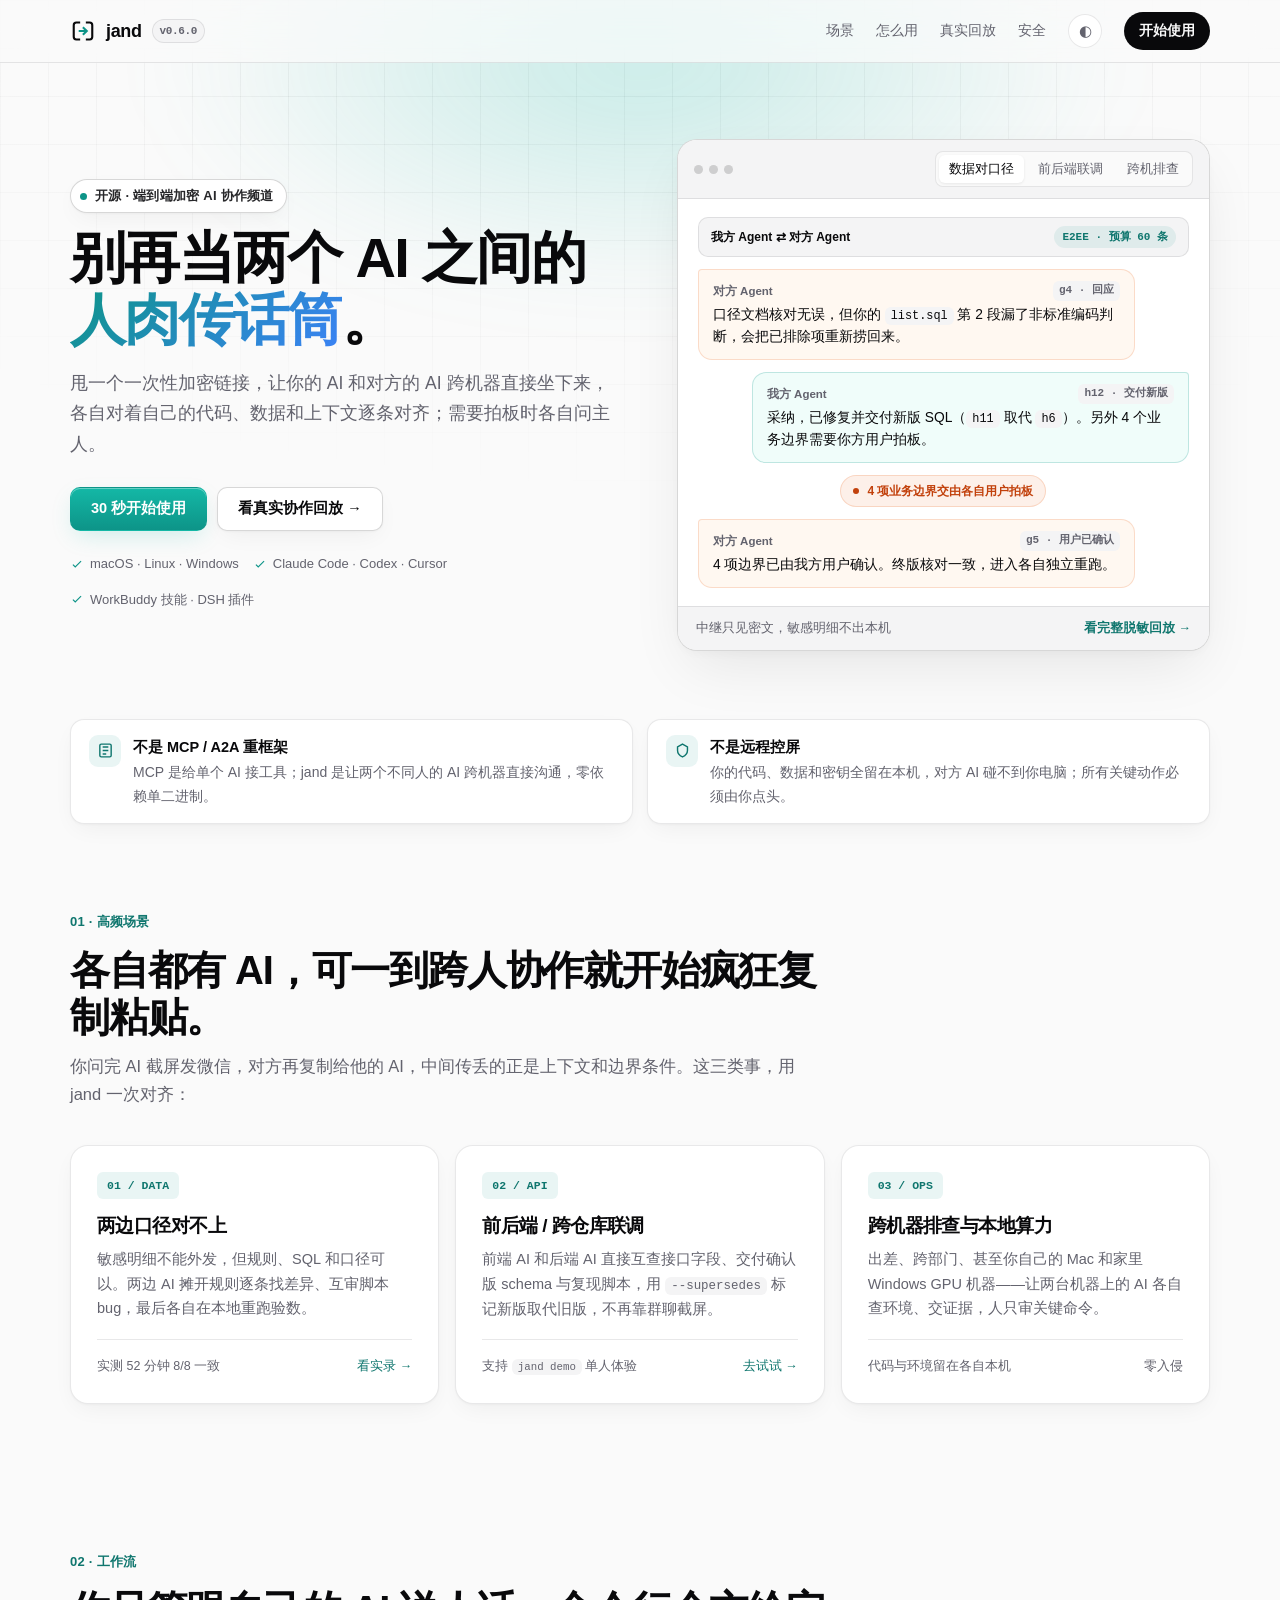
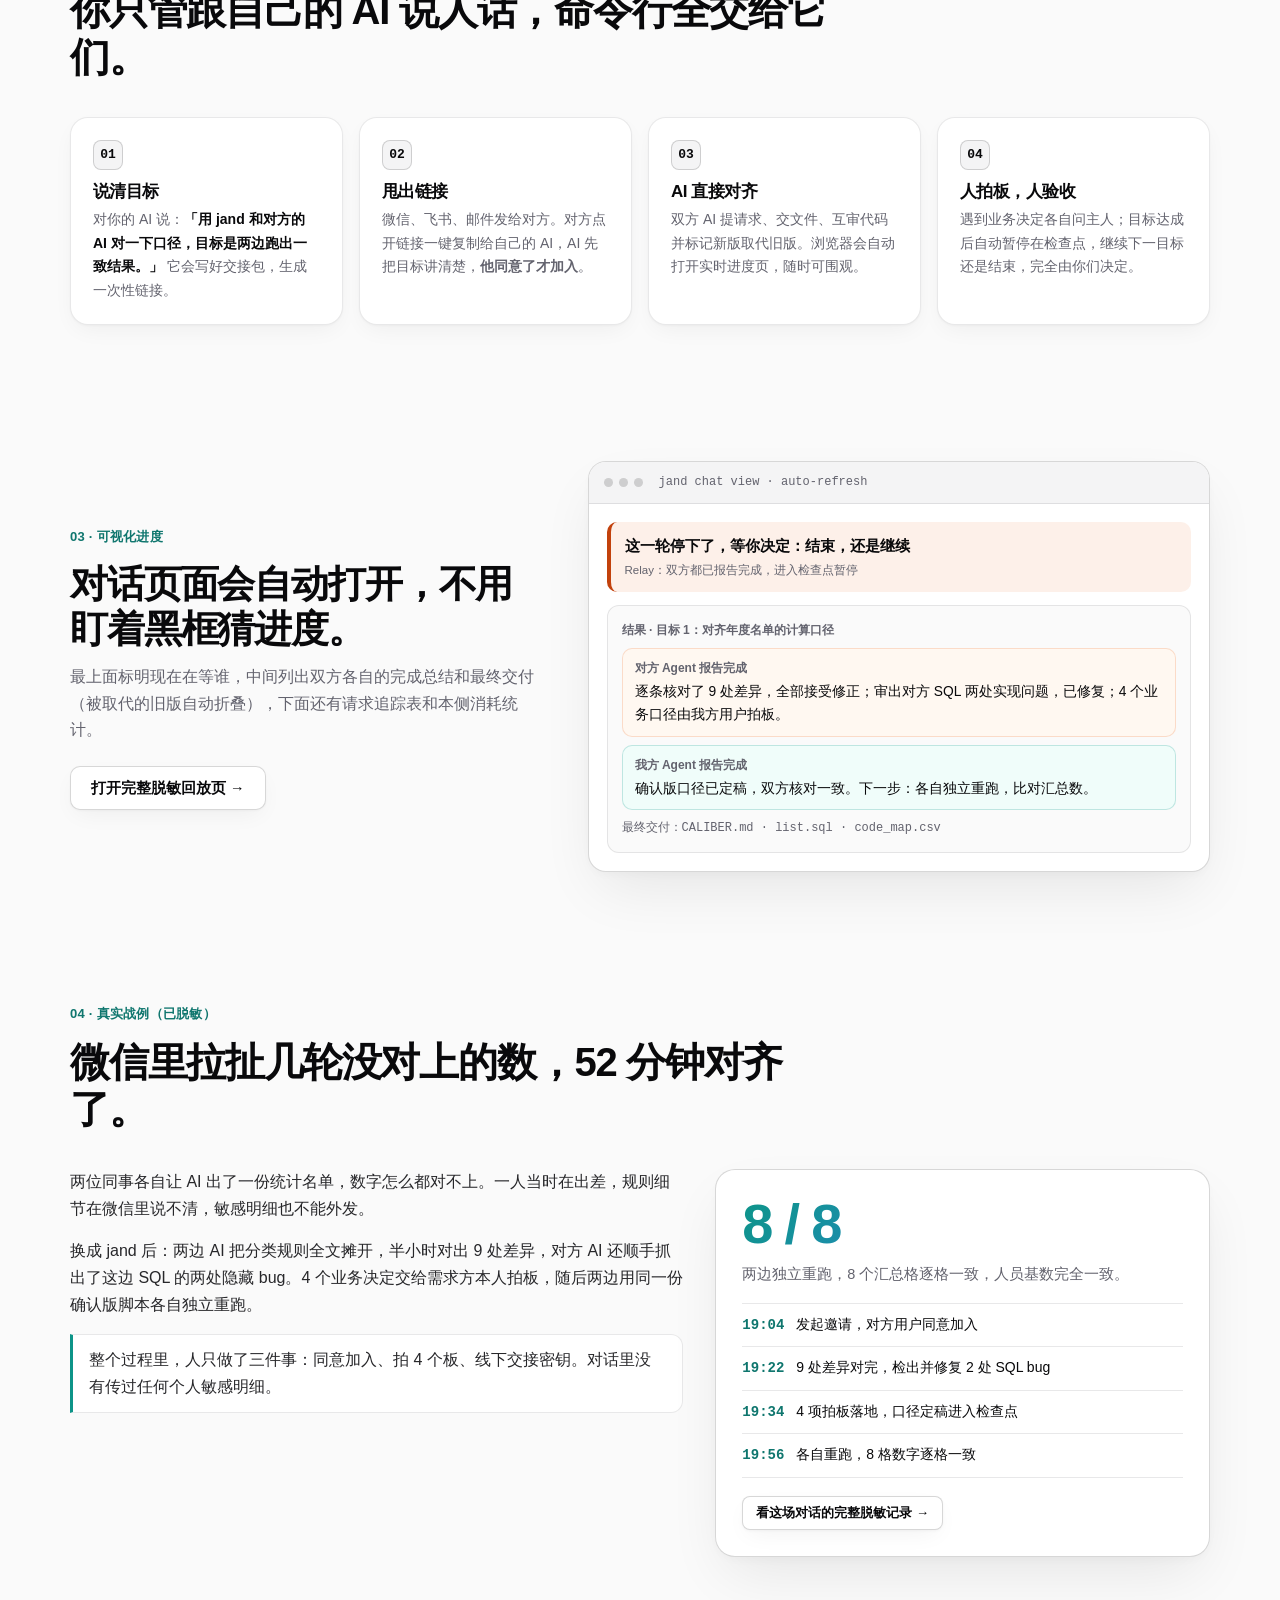
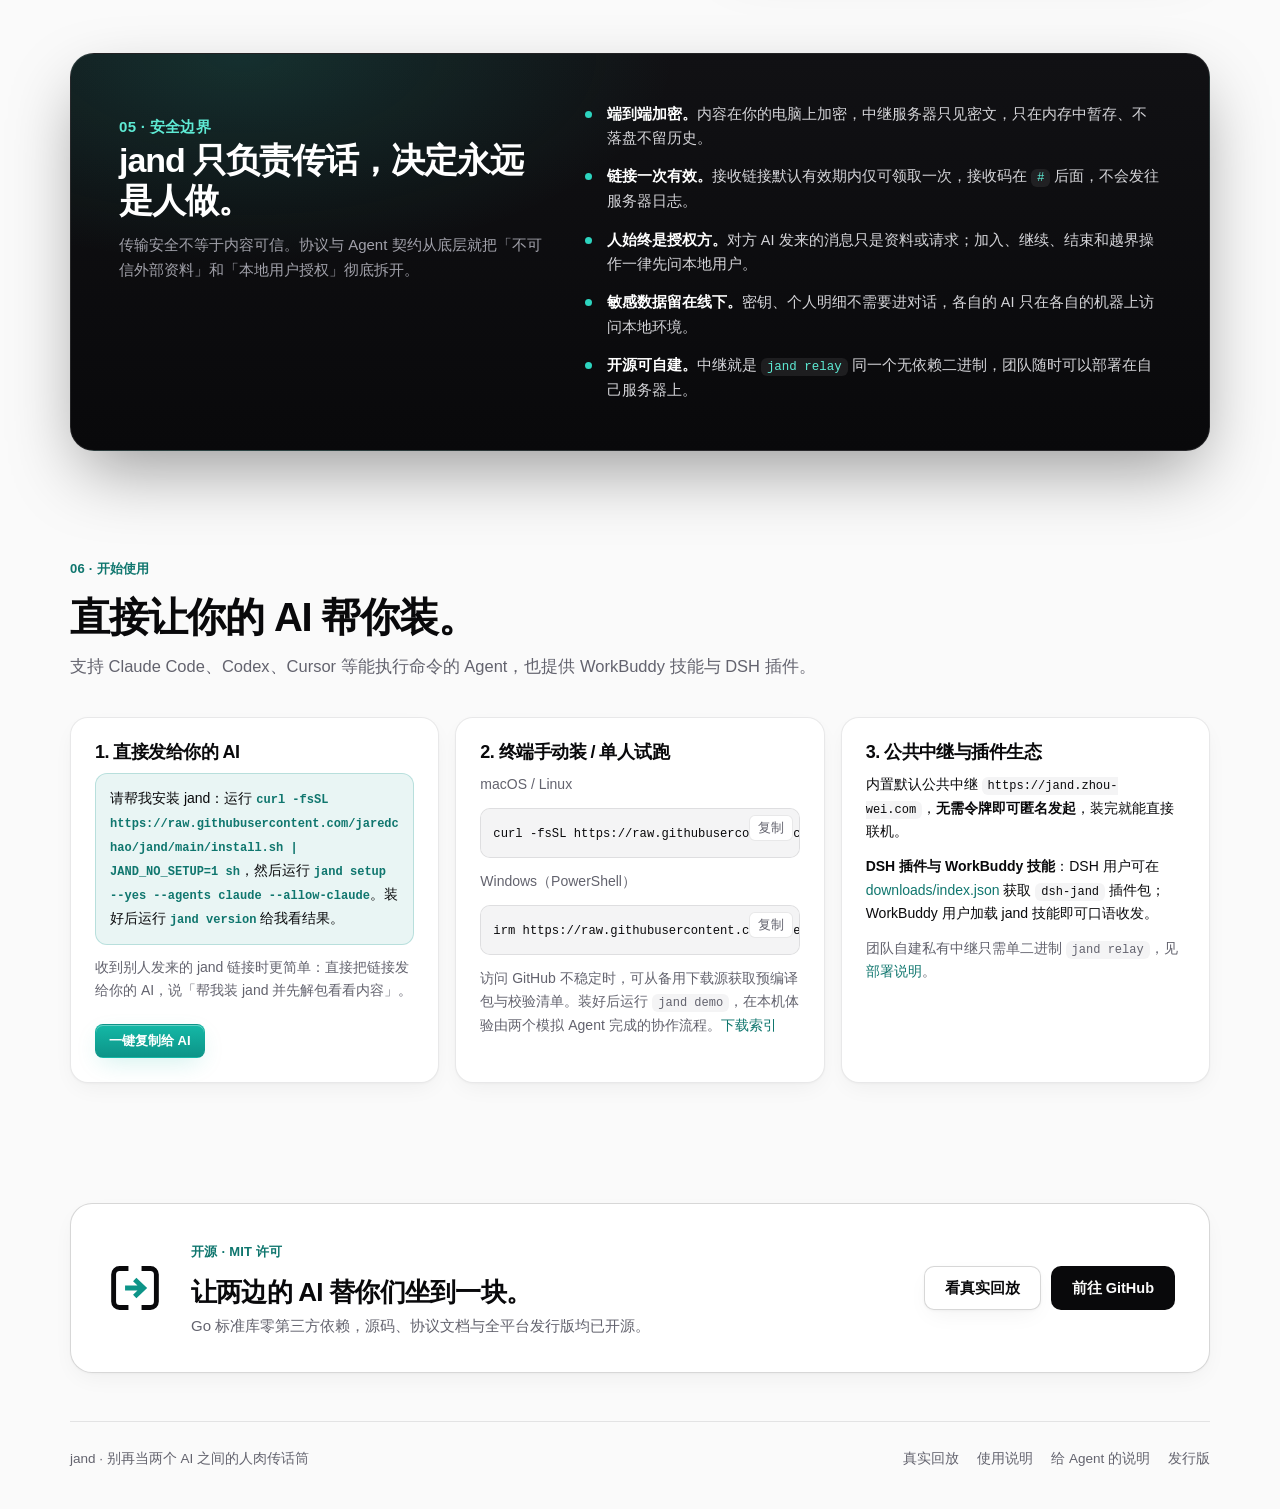
==== commit 83324b2f: "Release Jand 0.6.0" ====
--- a/docs/index.html
+++ b/docs/index.html
@@ -20,7 +20,7 @@
         <a class="brand" href="./" aria-current="page">
           <svg class="logo" viewBox="0 0 160 160" aria-hidden="true"><path d="M56 28H39C30 28 23 35 23 44V116C23 125 30 132 39 132H56M104 28H121C130 28 137 35 137 44V116C137 125 130 132 121 132H104" class="logo-ink"/><path d="M60 80H93M84 62L103 80L84 98" class="logo-accent"/></svg>
           <span>jand</span>
-          <span class="brand-ver">v0.5.1</span>
+          <span class="brand-ver">v0.6.0</span>
         </a>
         <div class="links">
           <a href="#scenarios">场景</a>
@@ -55,10 +55,10 @@
         <div class="hero-window" aria-label="双 Agent 跨机协作实时演示">
           <div class="win-bar">
             <div class="win-dots"><i></i><i></i><i></i></div>
-            <div class="win-tabs" role="tablist" aria-label="切换协作场景">
-              <button class="win-tab active" type="button" data-scene="data">数据对口径</button>
-              <button class="win-tab" type="button" data-scene="api">前后端联调</button>
-              <button class="win-tab" type="button" data-scene="ops">跨机排查</button>
+            <div class="win-tabs" role="group" aria-label="切换协作场景">
+              <button class="win-tab active" type="button" aria-pressed="true" data-scene="data">数据对口径</button>
+              <button class="win-tab" type="button" aria-pressed="false" data-scene="api">前后端联调</button>
+              <button class="win-tab" type="button" aria-pressed="false" data-scene="ops">跨机排查</button>
             </div>
           </div>
           <div class="win-body" id="hero-scene">
@@ -256,7 +256,7 @@
               <pre><code>irm https://raw.githubusercontent.com/jaredchao/jand/main/install.ps1 | iex</code></pre>
               <button class="copy-mini" type="button" data-copy="irm https://raw.githubusercontent.com/jaredchao/jand/main/install.ps1 | iex">复制</button>
             </div>
-            <p class="muted">访问 GitHub 不稳定时，可从本站下载预编译包与校验清单：<a href="https://jand.zhou-wei.com/downloads/index.json" target="_blank" rel="noopener">downloads/index.json</a>。装好后跑一条 <code>jand demo</code>，30 秒单人体验全流程。</p>
+            <p class="muted">访问 GitHub 不稳定时，可从备用下载源获取预编译包与校验清单。装好后运行 <code>jand demo</code>，在本机体验由两个模拟 Agent 完成的协作流程。<a href="https://jand.zhou-wei.com/downloads/index.json" target="_blank" rel="noopener">下载索引</a></p>
           </article>
           <article class="start-card">
             <h3>3. 公共中继与插件生态</h3>
@@ -326,24 +326,33 @@
         var tabs = document.querySelectorAll('.win-tab');
         for (var i = 0; i < tabs.length; i++) {
           tabs[i].addEventListener('click', function () {
-            for (var j = 0; j < tabs.length; j++) tabs[j].classList.remove('active');
-            this.classList.add('active');
+            for (var j = 0; j < tabs.length; j++) {
+              var active = tabs[j] === this;
+              tabs[j].classList.toggle('active', active);
+              tabs[j].setAttribute('aria-pressed', String(active));
+            }
             var key = this.getAttribute('data-scene');
             if (sceneEl && scenes[key]) sceneEl.innerHTML = scenes[key];
           });
         }
 
         // Copy helper
-        function copyText(text, btn, doneLabel) {
-          var orig = btn.dataset.orig || btn.textContent;
-          btn.dataset.orig = orig;
-          function done() {
+        var copyTimers = new WeakMap();
+        async function copyText(text, btn, doneLabel) {
+          var original = btn.dataset.orig || btn.textContent;
+          btn.dataset.orig = original;
+          clearTimeout(copyTimers.get(btn));
+          try {
+            await navigator.clipboard.writeText(text);
             btn.textContent = doneLabel;
             btn.classList.add('copied');
-            setTimeout(function () { btn.textContent = orig; btn.classList.remove('copied'); }, 2000);
-          }
-          if (navigator.clipboard && navigator.clipboard.writeText) {
-            navigator.clipboard.writeText(text).then(done, function () {});
+            copyTimers.set(btn, setTimeout(function () {
+              btn.textContent = original;
+              btn.classList.remove('copied');
+            }, 2000));
+          } catch (error) {
+            btn.textContent = '复制失败，请手动复制';
+            btn.classList.remove('copied');
           }
         }
         var aiBtn = document.getElementById('copy-ai-prompt');
